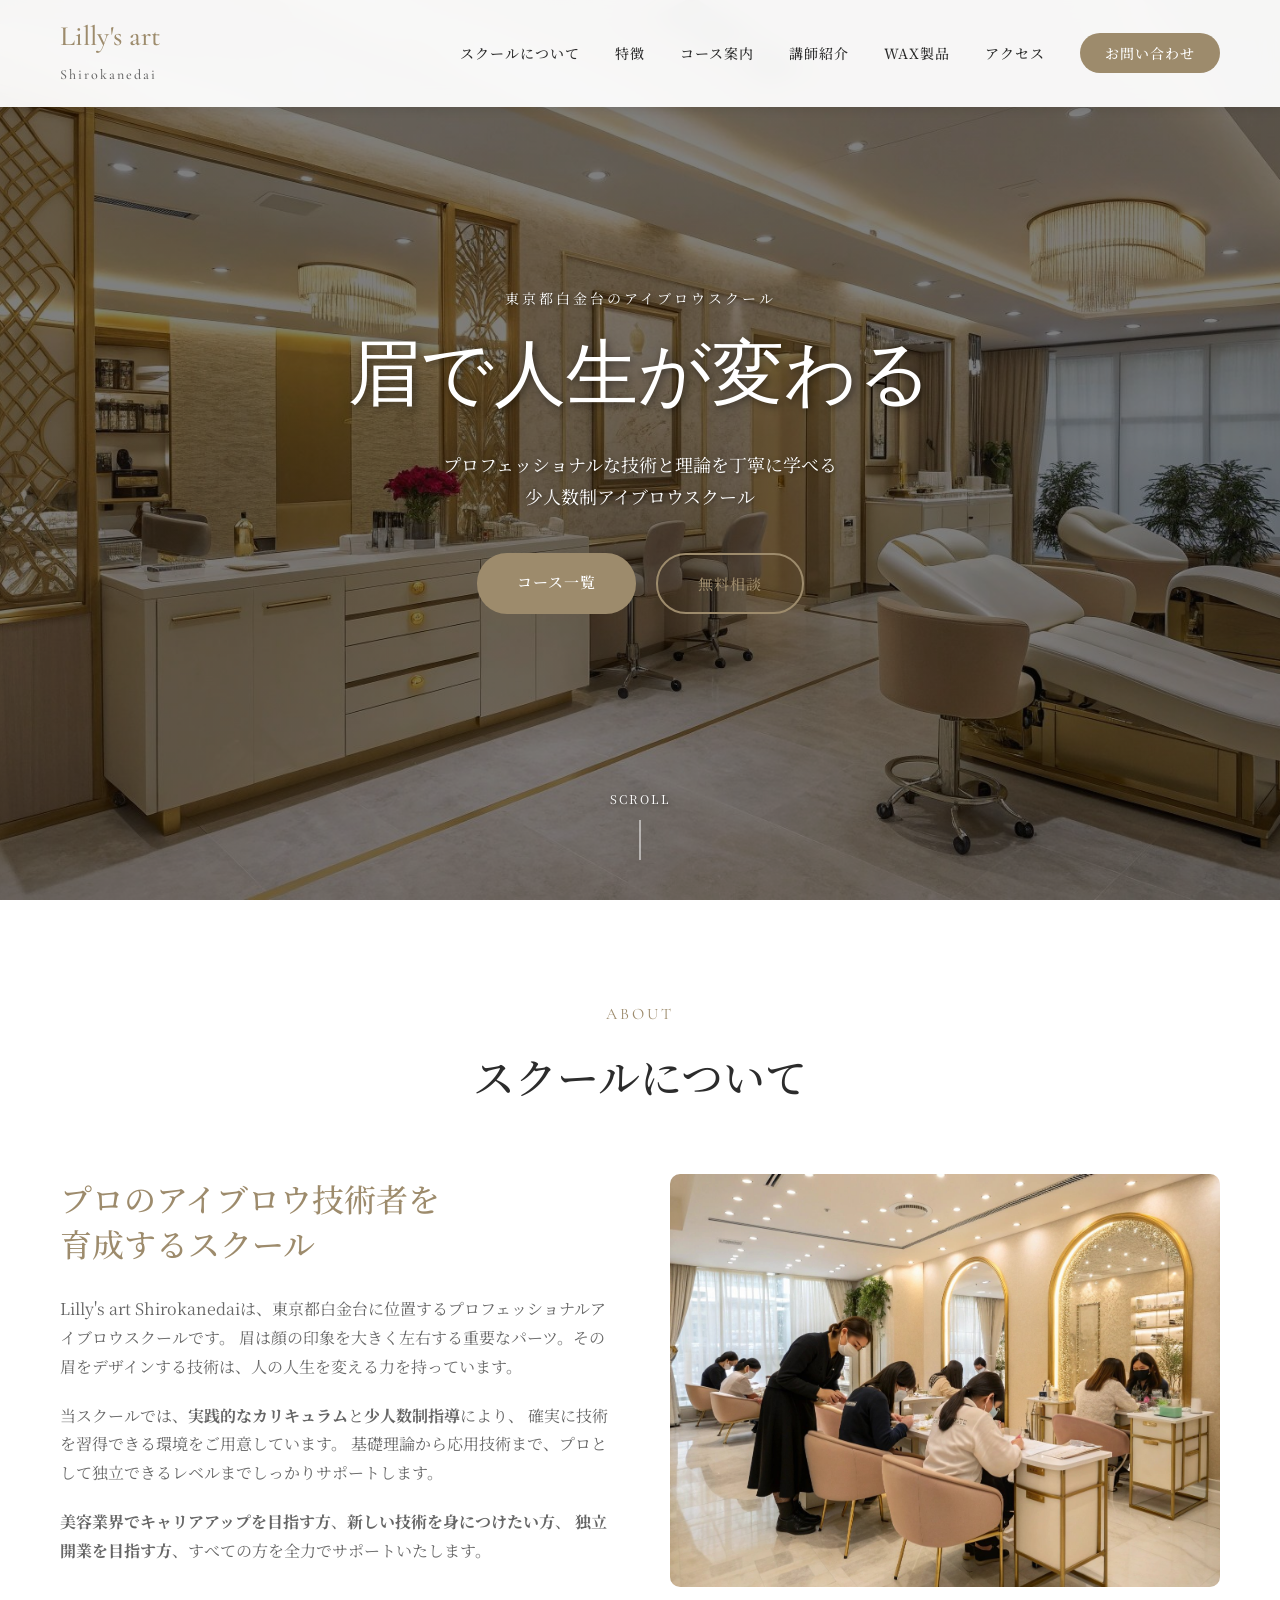
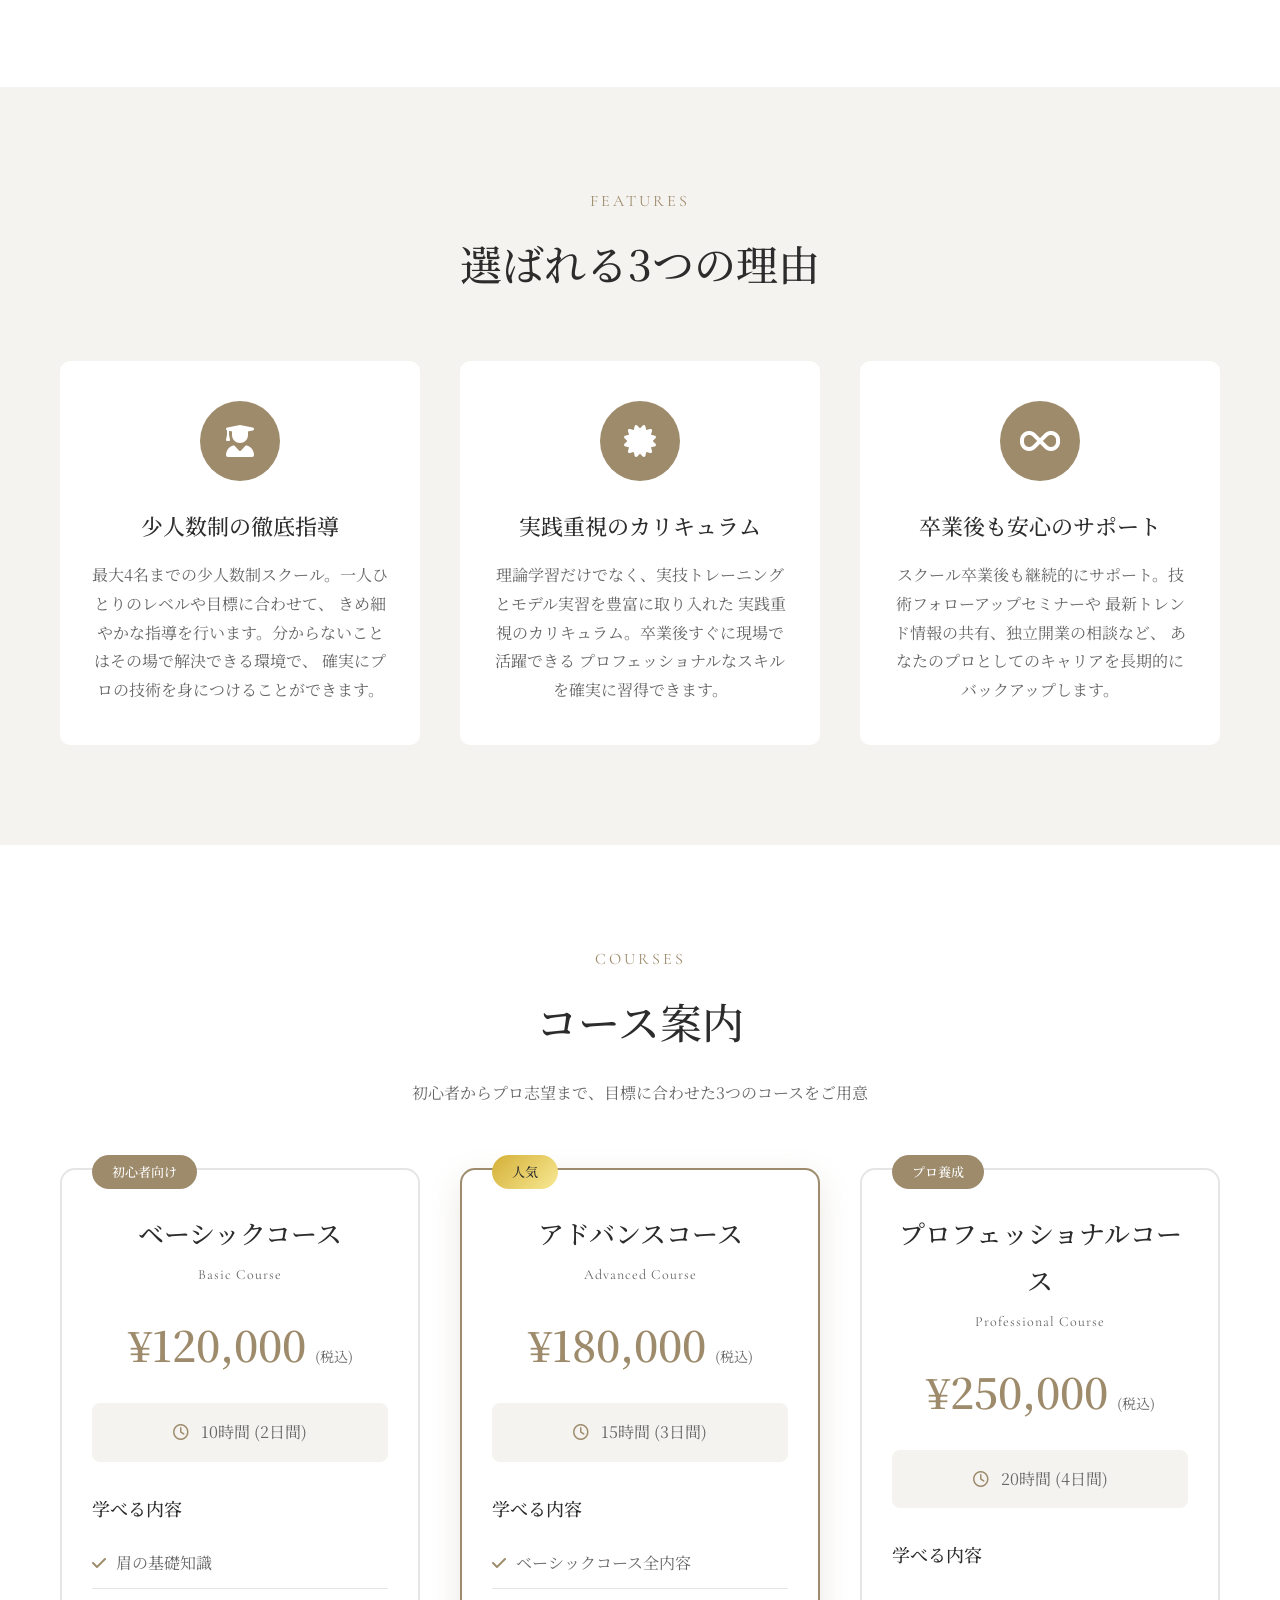
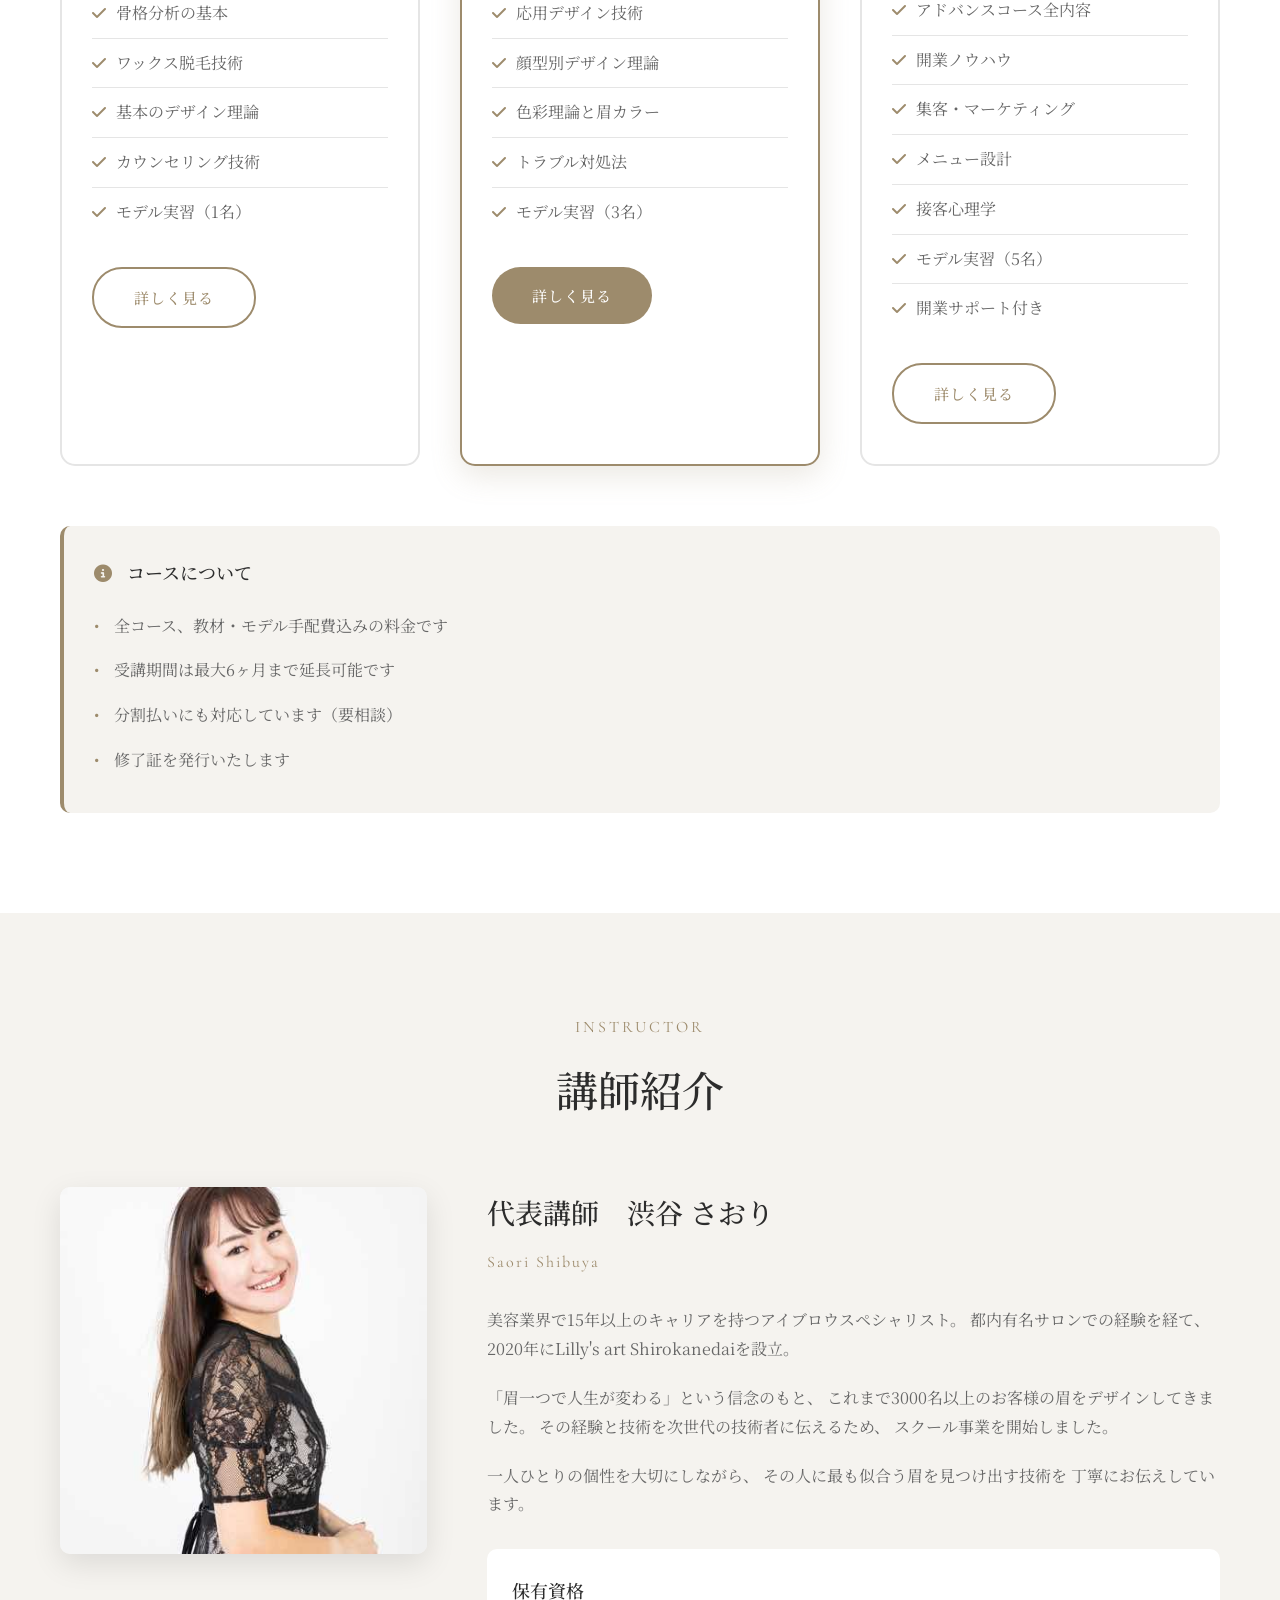
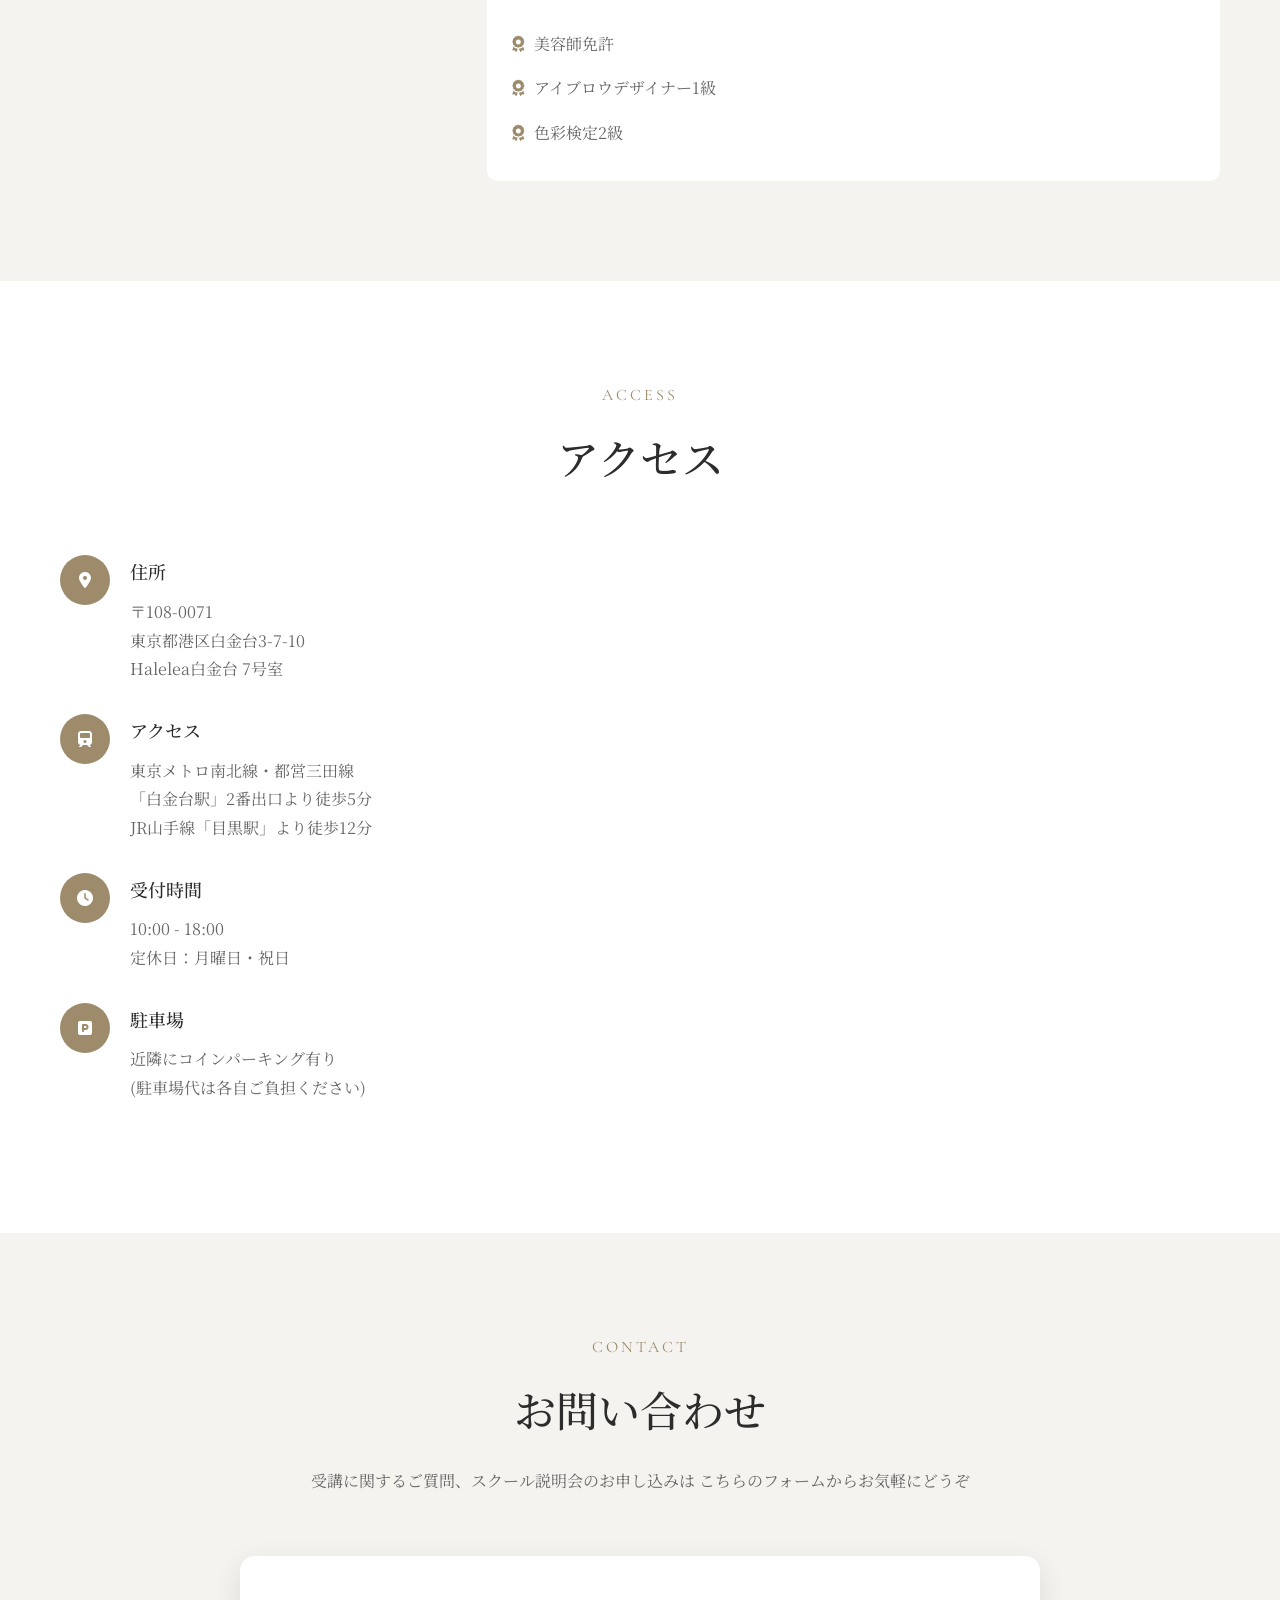
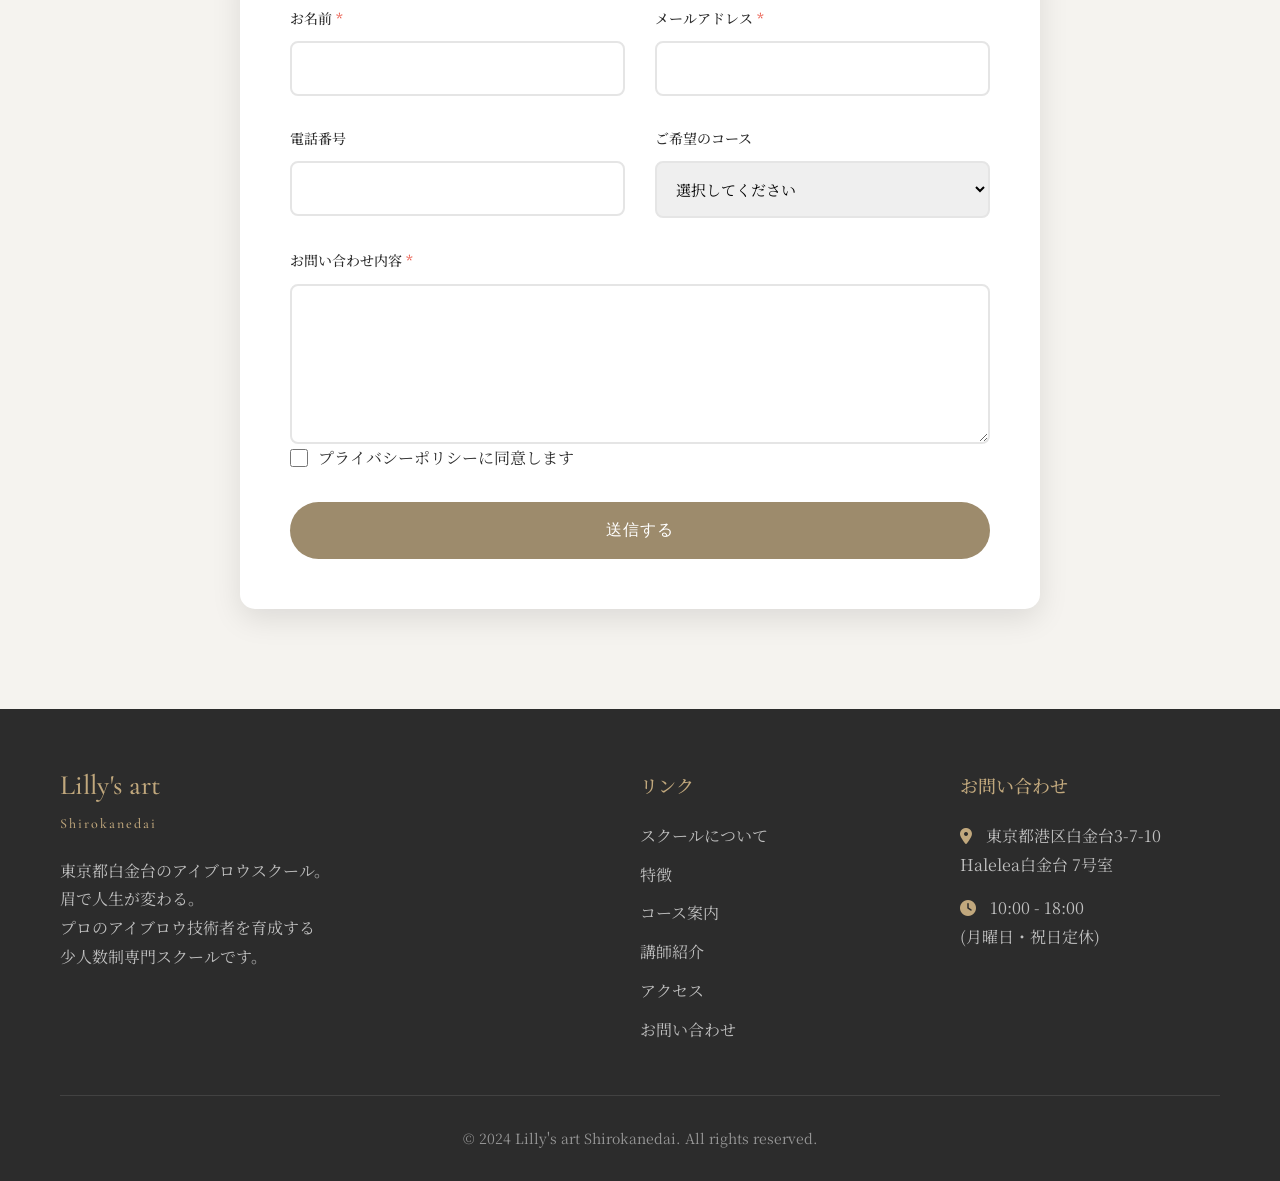
==== index.html @ 142a8230 "Restore proper UTF-8 Japanese text on top page and keep canonical WAX link" ====
<!DOCTYPE html>
<html lang="ja">
<head>
    <meta charset="UTF-8">
    <meta name="viewport" content="width=device-width, initial-scale=1.0">
    <meta name="description" content="東京都白金台のアイブロウスクール Lilly's art Shirokanedai。眉で人生が変わる。プロフェッショナルな技術を学べる少人数制スクールです。">
    <title>Lilly's art Shirokanedai | 東京都白金台のアイブロウスクール</title>
    
    <!-- Favicon -->
    <link rel="icon" type="image/png" sizes="32x32" href="images/favicon.png">
    <link rel="icon" type="image/png" sizes="16x16" href="images/favicon.png">
    <link rel="apple-touch-icon" sizes="180x180" href="images/favicon.png">
    <link rel="shortcut icon" href="images/favicon.png">
    
    <!-- Google Fonts -->
    <link rel="preconnect" href="https://fonts.googleapis.com">
    <link rel="preconnect" href="https://fonts.gstatic.com" crossorigin>
    <link href="https://fonts.googleapis.com/css2?family=Noto+Serif+JP:wght@300;400;500;600;700&family=Cormorant+Garamond:wght@300;400;500;600&display=swap" rel="stylesheet">
    
    <!-- Font Awesome -->
    <link rel="stylesheet" href="https://cdnjs.cloudflare.com/ajax/libs/font-awesome/6.4.0/css/all.min.css">
    
    <!-- AOS Animation Library -->
    <link rel="stylesheet" href="https://unpkg.com/aos@next/dist/aos.css" />
    
    <!-- Custom CSS -->
    <link rel="stylesheet" href="css/style.css">
</head>
<body>
    <!-- Header -->
    <header class="header" id="header">
        <div class="container">
            <div class="header-content">
                <div class="logo">
                    <h1>Lilly's art<br><span>Shirokanedai</span></h1>
                </div>
                <nav class="nav" id="nav">
                    <ul class="nav-list">
                        <li><a href="#about">スクールについて</a></li>
                        <li><a href="#features">特徴</a></li>
                        <li><a href="#courses">コース案内</a></li>
                        <li><a href="#instructor">講師紹介</a></li>
                        <li><a href="/wax-product">WAX製品</a></li>
                        <li><a href="#access">アクセス</a></li>
                        <li><a href="#contact" class="btn-nav">お問い合わせ</a></li>
                    </ul>
                </nav>
                <button class="hamburger" id="hamburger">
                    <span></span>
                    <span></span>
                    <span></span>
                </button>
            </div>
        </div>
    </header>

    <!-- Hero Section -->
    <section class="hero" style="background-image: linear-gradient(rgba(0,0,0,0.5), rgba(0,0,0,0.5)), url('images/hero-bg.jpg'); background-size: cover; background-position: center;">
        <div class="hero-overlay"></div>
        <div class="hero-content">
            <div class="hero-text" data-aos="fade-up">
                <p class="hero-subtitle">東京都白金台のアイブロウスクール</p>
                <h2 class="hero-title">眉で人生が変わる</h2>
                <p class="hero-description">
                    プロフェッショナルな技術と理論を丁寧に学べる<br>
                    少人数制アイブロウスクール
                </p>
                <div class="hero-buttons">
                    <a href="#courses" class="btn btn-primary">コース一覧</a>
                    <a href="#contact" class="btn btn-secondary">無料相談</a>
                </div>
            </div>
        </div>
        <div class="scroll-indicator">
            <span>SCROLL</span>
            <div class="scroll-line"></div>
        </div>
    </section>

    <!-- About Section -->
    <section class="about" id="about">
        <div class="container">
            <div class="section-header" data-aos="fade-up">
                <p class="section-subtitle">About</p>
                <h2 class="section-title">スクールについて</h2>
            </div>
            <div class="about-content">
                <div class="about-text" data-aos="fade-right">
                    <h3>プロのアイブロウ技術者を<br>育成するスクール</h3>
                    <p>
                        Lilly's art Shirokanedaiは、東京都白金台に位置するプロフェッショナルアイブロウスクールです。
                        眉は顔の印象を大きく左右する重要なパーツ。その眉をデザインする技術は、人の人生を変える力を持っています。
                    </p>
                    <p>
                        当スクールでは、<strong>実践的なカリキュラム</strong>と<strong>少人数制指導</strong>により、
                        確実に技術を習得できる環境をご用意しています。
                        基礎理論から応用技術まで、プロとして独立できるレベルまでしっかりサポートします。
                    </p>
                    <p>
                        <strong>美容業界でキャリアアップを目指す方</strong>、<strong>新しい技術を身につけたい方</strong>、
                        <strong>独立開業を目指す方</strong>、すべての方を全力でサポートいたします。
                    </p>
                </div>
                <div class="about-image" data-aos="fade-left">
                    <img src="images/about.jpg" alt="スクールの様子" style="border-radius: 10px; width: 100%;">
                </div>
            </div>
        </div>
    </section>

    <!-- Features Section -->
    <section class="features" id="features">
        <div class="container">
            <div class="section-header" data-aos="fade-up">
                <p class="section-subtitle">Features</p>
                <h2 class="section-title">選ばれる3つの理由</h2>
            </div>
            <div class="features-grid">
                <div class="feature-card" data-aos="fade-up" data-aos-delay="100">
                    <div class="feature-icon">
                        <i class="fas fa-user-graduate"></i>
                    </div>
                    <h3>少人数制の徹底指導</h3>
                    <p>
                        最大4名までの少人数制スクール。一人ひとりのレベルや目標に合わせて、
                        きめ細やかな指導を行います。分からないことはその場で解決できる環境で、
                        確実にプロの技術を身につけることができます。
                    </p>
                </div>
                <div class="feature-card" data-aos="fade-up" data-aos-delay="200">
                    <div class="feature-icon">
                        <i class="fas fa-certificate"></i>
                    </div>
                    <h3>実践重視のカリキュラム</h3>
                    <p>
                        理論学習だけでなく、実技トレーニングとモデル実習を豊富に取り入れた
                        実践重視のカリキュラム。卒業後すぐに現場で活躍できる
                        プロフェッショナルなスキルを確実に習得できます。
                    </p>
                </div>
                <div class="feature-card" data-aos="fade-up" data-aos-delay="300">
                    <div class="feature-icon">
                        <i class="fas fa-infinity"></i>
                    </div>
                    <h3>卒業後も安心のサポート</h3>
                    <p>
                        スクール卒業後も継続的にサポート。技術フォローアップセミナーや
                        最新トレンド情報の共有、独立開業の相談など、
                        あなたのプロとしてのキャリアを長期的にバックアップします。
                    </p>
                </div>
            </div>
        </div>
    </section>

    <!-- Courses Section -->
    <section class="courses" id="courses">
        <div class="container">
            <div class="section-header" data-aos="fade-up">
                <p class="section-subtitle">Courses</p>
                <h2 class="section-title">コース案内</h2>
                <p class="section-description">
                    初心者からプロ志望まで、目標に合わせた3つのコースをご用意
                </p>
            </div>
            <div class="courses-grid">
                <!-- Basic Course -->
                <div class="course-card" data-aos="fade-up" data-aos-delay="100">
                    <div class="course-badge">初心者向け</div>
                    <div class="course-header">
                        <h3>ベーシックコース</h3>
                        <p class="course-subtitle">Basic Course</p>
                    </div>
                    <div class="course-price">
                        <span class="price-amount">¥120,000</span>
                        <span class="price-tax">(税込)</span>
                    </div>
                    <div class="course-duration">
                        <i class="far fa-clock"></i>
                        <span>10時間 (2日間)</span>
                    </div>
                    <div class="course-content">
                        <h4>学べる内容</h4>
                        <ul>
                            <li><i class="fas fa-check"></i>眉の基礎知識</li>
                            <li><i class="fas fa-check"></i>骨格分析の基本</li>
                            <li><i class="fas fa-check"></i>ワックス脱毛技術</li>
                            <li><i class="fas fa-check"></i>基本のデザイン理論</li>
                            <li><i class="fas fa-check"></i>カウンセリング技術</li>
                            <li><i class="fas fa-check"></i>モデル実習（1名）</li>
                        </ul>
                    </div>
                    <a href="#contact" class="btn btn-outline">詳しく見る</a>
                </div>

                <!-- Advanced Course -->
                <div class="course-card featured" data-aos="fade-up" data-aos-delay="200">
                    <div class="course-badge popular">人気</div>
                    <div class="course-header">
                        <h3>アドバンスコース</h3>
                        <p class="course-subtitle">Advanced Course</p>
                    </div>
                    <div class="course-price">
                        <span class="price-amount">¥180,000</span>
                        <span class="price-tax">(税込)</span>
                    </div>
                    <div class="course-duration">
                        <i class="far fa-clock"></i>
                        <span>15時間 (3日間)</span>
                    </div>
                    <div class="course-content">
                        <h4>学べる内容</h4>
                        <ul>
                            <li><i class="fas fa-check"></i>ベーシックコース全内容</li>
                            <li><i class="fas fa-check"></i>応用デザイン技術</li>
                            <li><i class="fas fa-check"></i>顔型別デザイン理論</li>
                            <li><i class="fas fa-check"></i>色彩理論と眉カラー</li>
                            <li><i class="fas fa-check"></i>トラブル対処法</li>
                            <li><i class="fas fa-check"></i>モデル実習（3名）</li>
                        </ul>
                    </div>
                    <a href="#contact" class="btn btn-primary">詳しく見る</a>
                </div>

                <!-- Professional Course -->
                <div class="course-card" data-aos="fade-up" data-aos-delay="300">
                    <div class="course-badge">プロ養成</div>
                    <div class="course-header">
                        <h3>プロフェッショナルコース</h3>
                        <p class="course-subtitle">Professional Course</p>
                    </div>
                    <div class="course-price">
                        <span class="price-amount">¥250,000</span>
                        <span class="price-tax">(税込)</span>
                    </div>
                    <div class="course-duration">
                        <i class="far fa-clock"></i>
                        <span>20時間 (4日間)</span>
                    </div>
                    <div class="course-content">
                        <h4>学べる内容</h4>
                        <ul>
                            <li><i class="fas fa-check"></i>アドバンスコース全内容</li>
                            <li><i class="fas fa-check"></i>開業ノウハウ</li>
                            <li><i class="fas fa-check"></i>集客・マーケティング</li>
                            <li><i class="fas fa-check"></i>メニュー設計</li>
                            <li><i class="fas fa-check"></i>接客心理学</li>
                            <li><i class="fas fa-check"></i>モデル実習（5名）</li>
                            <li><i class="fas fa-check"></i>開業サポート付き</li>
                        </ul>
                    </div>
                    <a href="#contact" class="btn btn-outline">詳しく見る</a>
                </div>
            </div>

            <!-- Course Notes -->
            <div class="course-notes" data-aos="fade-up">
                <h4><i class="fas fa-info-circle"></i> コースについて</h4>
                <ul>
                    <li>全コース、教材・モデル手配費込みの料金です</li>
                    <li>受講期間は最大6ヶ月まで延長可能です</li>
                    <li>分割払いにも対応しています（要相談）</li>
                    <li>修了証を発行いたします</li>
                </ul>
            </div>
        </div>
    </section>

    <!-- Instructor Section -->
    <section class="instructor" id="instructor">
        <div class="container">
            <div class="section-header" data-aos="fade-up">
                <p class="section-subtitle">Instructor</p>
                <h2 class="section-title">講師紹介</h2>
            </div>
            <div class="instructor-content">
                <div class="instructor-image" data-aos="fade-right">
                    <img src="images/instructor.jpg" alt="代表講師 渋谷さおり" style="border-radius: 10px; width: 100%; box-shadow: 0 10px 30px rgba(0,0,0,0.1);">
                </div>
                <div class="instructor-text" data-aos="fade-left">
                    <h3>代表講師　渋谷 さおり</h3>
                    <p class="instructor-title">Saori Shibuya</p>
                    <div class="instructor-bio">
                        <p>
                            美容業界で15年以上のキャリアを持つアイブロウスペシャリスト。
                            都内有名サロンでの経験を経て、2020年にLilly's art Shirokanedaiを設立。
                        </p>
                        <p>
                            「眉一つで人生が変わる」という信念のもと、
                            これまで3000名以上のお客様の眉をデザインしてきました。
                            その経験と技術を次世代の技術者に伝えるため、
                            スクール事業を開始しました。
                        </p>
                        <p>
                            一人ひとりの個性を大切にしながら、
                            その人に最も似合う眉を見つけ出す技術を
                            丁寧にお伝えしています。
                        </p>
                    </div>
                    <div class="instructor-credentials">
                        <h4>保有資格</h4>
                        <ul>
                            <li><i class="fas fa-award"></i>美容師免許</li>
                            <li><i class="fas fa-award"></i>アイブロウデザイナー1級</li>
                            <li><i class="fas fa-award"></i>色彩検定2級</li>
                        </ul>
                    </div>
                </div>
            </div>
        </div>
    </section>

    <!-- Access Section -->
    <section class="access" id="access">
        <div class="container">
            <div class="section-header" data-aos="fade-up">
                <p class="section-subtitle">Access</p>
                <h2 class="section-title">アクセス</h2>
            </div>
            <div class="access-content">
                <div class="access-info" data-aos="fade-right">
                    <div class="info-item">
                        <div class="info-icon">
                            <i class="fas fa-map-marker-alt"></i>
                        </div>
                        <div class="info-text">
                            <h4>住所</h4>
                            <p>
                                〒108-0071<br>
                                東京都港区白金台3-7-10<br>
                                Halelea白金台 7号室
                            </p>
                        </div>
                    </div>
                    <div class="info-item">
                        <div class="info-icon">
                            <i class="fas fa-train"></i>
                        </div>
                        <div class="info-text">
                            <h4>アクセス</h4>
                            <p>
                                東京メトロ南北線・都営三田線<br>
                                「白金台駅」2番出口より徒歩5分<br>
                                JR山手線「目黒駅」より徒歩12分
                            </p>
                        </div>
                    </div>
                    <div class="info-item">
                        <div class="info-icon">
                            <i class="fas fa-clock"></i>
                        </div>
                        <div class="info-text">
                            <h4>受付時間</h4>
                            <p>
                                10:00 - 18:00<br>
                                定休日：月曜日・祝日
                            </p>
                        </div>
                    </div>
                    <div class="info-item">
                        <div class="info-icon">
                            <i class="fas fa-parking"></i>
                        </div>
                        <div class="info-text">
                            <h4>駐車場</h4>
                            <p>
                                近隣にコインパーキング有り<br>
                                (駐車場代は各自ご負担ください)
                            </p>
                        </div>
                    </div>
                </div>
                <div class="access-map" data-aos="fade-left">
                    <iframe 
                        src="https://www.google.com/maps/embed?pb=!1m18!1m12!1m3!1d3243.8326891088877!2d139.71970831525897!3d35.64163638020219!2m3!1f0!2f0!3f0!3m2!1i1024!2i768!4f13.1!3m3!1m2!1s0x60188b0c0c0c0c0d%3A0x0!2z5p2x5Lqs6YO95riv5Yy655m96YeR5Y-w77yT5LiB55uu77yX4oiS77yR77yQ!5e0!3m2!1sja!2sjp!4v1234567890123!5m2!1sja!2sjp" 
                        width="100%" 
                        height="100%" 
                        style="border:0; border-radius: 10px;" 
                        allowfullscreen="" 
                        loading="lazy" 
                        referrerpolicy="no-referrer-when-downgrade">
                    </iframe>
                </div>
            </div>
        </div>
    </section>

    <!-- Contact Section -->
    <section class="contact" id="contact">
        <div class="container">
            <div class="section-header" data-aos="fade-up">
                <p class="section-subtitle">Contact</p>
                <h2 class="section-title">お問い合わせ</h2>
                <p class="section-description">
                    受講に関するご質問、スクール説明会のお申し込みは<br class="sp-only">
                    こちらのフォームからお気軽にどうぞ
                </p>
            </div>
            <div class="contact-content">
                <form class="contact-form" data-aos="fade-up" id="contactForm">
                    <div class="form-row">
                        <div class="form-group">
                            <label for="name">お名前 <span class="required">*</span></label>
                            <input type="text" id="name" name="name" required>
                        </div>
                        <div class="form-group">
                            <label for="email">メールアドレス <span class="required">*</span></label>
                            <input type="email" id="email" name="email" required>
                        </div>
                    </div>
                    <div class="form-row">
                        <div class="form-group">
                            <label for="phone">電話番号</label>
                            <input type="tel" id="phone" name="phone">
                        </div>
                        <div class="form-group">
                            <label for="course">ご希望のコース</label>
                            <select id="course" name="course">
                                <option value="">選択してください</option>
                                <option value="basic">ベーシックコース</option>
                                <option value="advanced">アドバンスコース</option>
                                <option value="professional">プロフェッショナルコース</option>
                                <option value="other">その他・相談</option>
                            </select>
                        </div>
                    </div>
                    <div class="form-group">
                        <label for="message">お問い合わせ内容 <span class="required">*</span></label>
                        <textarea id="message" name="message" rows="6" required></textarea>
                    </div>
                    <div class="form-privacy">
                        <label class="checkbox-label">
                            <input type="checkbox" name="privacy" required>
                            <span>プライバシーポリシーに同意します</span>
                        </label>
                    </div>
                    <button type="submit" class="btn btn-primary btn-submit">
                        送信する
                    </button>
                </form>
            </div>
        </div>
    </section>

    <!-- Footer -->
    <footer class="footer">
        <div class="container">
            <div class="footer-content">
                <div class="footer-about">
                    <h3 class="footer-logo">Lilly's art<br><span>Shirokanedai</span></h3>
                    <p>
                        東京都白金台のアイブロウスクール。<br>
                        眉で人生が変わる。<br>
                        プロのアイブロウ技術者を育成する<br>
                        少人数制専門スクールです。
                    </p>
                </div>
                <div class="footer-links">
                    <h4>リンク</h4>
                    <ul>
                        <li><a href="#about">スクールについて</a></li>
                        <li><a href="#features">特徴</a></li>
                        <li><a href="#courses">コース案内</a></li>
                        <li><a href="#instructor">講師紹介</a></li>
                        <li><a href="#access">アクセス</a></li>
                        <li><a href="#contact">お問い合わせ</a></li>
                    </ul>
                </div>
                <div class="footer-contact">
                    <h4>お問い合わせ</h4>
                    <p>
                        <i class="fas fa-map-marker-alt"></i>
                        東京都港区白金台3-7-10<br>
                        Halelea白金台 7号室
                    </p>
                    <p>
                        <i class="fas fa-clock"></i>
                        10:00 - 18:00<br>
                        (月曜日・祝日定休)
                    </p>
                </div>
            </div>
            <div class="footer-bottom">
                <p>&copy; 2024 Lilly's art Shirokanedai. All rights reserved.</p>
            </div>
        </div>
    </footer>

    <!-- Back to Top Button -->
    <button class="back-to-top" id="backToTop">
        <i class="fas fa-arrow-up"></i>
    </button>

    <!-- AOS Animation Library -->
    <script src="https://unpkg.com/aos@next/dist/aos.js"></script>
    
    <!-- Custom JavaScript -->
    <script src="js/script.js"></script>
</body>
</html>
---- css/style.css ----
/* ==========================================
   CSS Variables
========================================== */
:root {
    /* Colors */
    --primary-color: #9d8b6c;
    --primary-dark: #7d6b4c;
    --primary-light: #c1a87d;
    --secondary-color: #f5f3ef;
    --text-dark: #2c2c2c;
    --text-gray: #666666;
    --text-light: #999999;
    --white: #ffffff;
    --border-color: #e5e5e5;
    --shadow: rgba(0, 0, 0, 0.1);
    
    /* Fonts */
    --font-primary: 'Noto Serif JP', serif;
    --font-secondary: 'Cormorant Garamond', serif;
    
    /* Spacing */
    --section-padding: 100px;
    --container-width: 1200px;
    
    /* Transitions */
    --transition: all 0.3s ease;
}

/* ==========================================
   Reset & Base Styles
========================================== */
* {
    margin: 0;
    padding: 0;
    box-sizing: border-box;
}

html {
    scroll-behavior: smooth;
}

body {
    font-family: var(--font-primary);
    color: var(--text-dark);
    line-height: 1.8;
    font-size: 16px;
    overflow-x: hidden;
}

img {
    max-width: 100%;
    height: auto;
    display: block;
}

a {
    text-decoration: none;
    color: inherit;
    transition: var(--transition);
}

ul {
    list-style: none;
}

/* ==========================================
   Utility Classes
========================================== */
.container {
    max-width: var(--container-width);
    margin: 0 auto;
    padding: 0 20px;
}

.sp-only {
    display: none;
}

@media (max-width: 768px) {
    .sp-only {
        display: inline;
    }
    .pc-only {
        display: none;
    }
}

/* ==========================================
   Header
========================================== */
.header {
    position: fixed;
    top: 0;
    left: 0;
    width: 100%;
    background: rgba(255, 255, 255, 0.95);
    backdrop-filter: blur(10px);
    z-index: 1000;
    box-shadow: 0 2px 10px var(--shadow);
    transition: var(--transition);
}

.header-content {
    display: flex;
    justify-content: space-between;
    align-items: center;
    padding: 20px 0;
}

.logo h1 {
    font-family: var(--font-secondary);
    font-size: 28px;
    font-weight: 500;
    color: var(--primary-color);
    line-height: 1.2;
}

.logo h1 span {
    font-size: 14px;
    letter-spacing: 2px;
    color: var(--text-gray);
}

.nav-list {
    display: flex;
    gap: 35px;
    align-items: center;
}

.nav-list li a {
    font-size: 14px;
    font-weight: 500;
    letter-spacing: 1px;
    position: relative;
}

.nav-list li a:hover {
    color: var(--primary-color);
}

.nav-list li a::after {
    content: '';
    position: absolute;
    bottom: -5px;
    left: 0;
    width: 0;
    height: 2px;
    background: var(--primary-color);
    transition: width 0.3s ease;
}

.nav-list li a:hover::after {
    width: 100%;
}

.btn-nav {
    background: var(--primary-color);
    color: var(--white);
    padding: 10px 25px;
    border-radius: 30px;
}

.btn-nav:hover {
    background: var(--primary-dark);
}

.btn-nav::after {
    display: none;
}

.hamburger {
    display: none;
    flex-direction: column;
    background: none;
    border: none;
    cursor: pointer;
    padding: 10px;
}

.hamburger span {
    width: 25px;
    height: 2px;
    background: var(--text-dark);
    margin: 3px 0;
    transition: var(--transition);
}

/* ==========================================
   Hero Section
========================================== */
.hero {
    position: relative;
    height: 100vh;
    min-height: 600px;
    display: flex;
    align-items: center;
    justify-content: center;
    background: linear-gradient(135deg, var(--secondary-color) 0%, var(--primary-light) 100%);
    background-size: cover;
    background-position: center;
    background-attachment: fixed;
    overflow: hidden;
}

.hero-overlay {
    position: absolute;
    top: 0;
    left: 0;
    width: 100%;
    height: 100%;
    background: url('data:image/svg+xml,<svg xmlns="http://www.w3.org/2000/svg" viewBox="0 0 1440 320"><path fill="%239d8b6c" fill-opacity="0.05" d="M0,96L48,112C96,128,192,160,288,160C384,160,480,128,576,122.7C672,117,768,139,864,154.7C960,171,1056,181,1152,170.7C1248,160,1344,128,1392,112L1440,96L1440,320L1392,320C1344,320,1248,320,1152,320C1056,320,960,320,864,320C768,320,672,320,576,320C480,320,384,320,288,320C192,320,96,320,48,320L0,320Z"></path></svg>') no-repeat bottom;
    background-size: cover;
    opacity: 0.3;
}

.hero-content {
    position: relative;
    z-index: 1;
    text-align: center;
    padding: 0 20px;
}

.hero-subtitle {
    font-size: 14px;
    letter-spacing: 3px;
    color: var(--white);
    margin-bottom: 20px;
    text-transform: uppercase;
    text-shadow: 1px 1px 4px rgba(0, 0, 0, 0.5);
}

.hero-title {
    font-family: var(--font-secondary);
    font-size: 72px;
    font-weight: 500;
    color: var(--white);
    margin-bottom: 30px;
    line-height: 1.2;
    text-shadow: 2px 2px 8px rgba(0, 0, 0, 0.5);
}

.hero-description {
    font-size: 18px;
    color: var(--white);
    margin-bottom: 40px;
    line-height: 1.8;
    text-shadow: 1px 1px 4px rgba(0, 0, 0, 0.5);
}

.hero-buttons {
    display: flex;
    gap: 20px;
    justify-content: center;
}

.scroll-indicator {
    position: absolute;
    bottom: 40px;
    left: 50%;
    transform: translateX(-50%);
    text-align: center;
    color: var(--white);
    font-size: 12px;
    letter-spacing: 2px;
    text-shadow: 1px 1px 4px rgba(0, 0, 0, 0.5);
}

.scroll-line {
    width: 1px;
    height: 40px;
    background: var(--white);
    margin: 10px auto 0;
    animation: scroll 2s infinite;
}

@keyframes scroll {
    0%, 100% {
        transform: translateY(0);
        opacity: 1;
    }
    50% {
        transform: translateY(10px);
        opacity: 0.5;
    }
}

/* ==========================================
   Buttons
========================================== */
.btn {
    display: inline-block;
    padding: 15px 40px;
    border-radius: 30px;
    font-size: 15px;
    font-weight: 500;
    letter-spacing: 1px;
    transition: var(--transition);
    cursor: pointer;
    border: none;
}

.btn-primary {
    background: var(--primary-color);
    color: var(--white);
}

.btn-primary:hover {
    background: var(--primary-dark);
    transform: translateY(-2px);
    box-shadow: 0 5px 20px rgba(157, 139, 108, 0.3);
}

.btn-secondary {
    background: transparent;
    color: var(--primary-color);
    border: 2px solid var(--primary-color);
}

.btn-secondary:hover {
    background: var(--primary-color);
    color: var(--white);
}

.btn-outline {
    background: transparent;
    color: var(--primary-color);
    border: 2px solid var(--primary-color);
}

.btn-outline:hover {
    background: var(--primary-color);
    color: var(--white);
}

/* ==========================================
   Section Common Styles
========================================== */
section {
    padding: var(--section-padding) 0;
}

.section-header {
    text-align: center;
    margin-bottom: 60px;
}

.section-subtitle {
    font-family: var(--font-secondary);
    font-size: 16px;
    letter-spacing: 3px;
    color: var(--primary-color);
    margin-bottom: 10px;
    text-transform: uppercase;
}

.section-title {
    font-size: 42px;
    font-weight: 500;
    color: var(--text-dark);
    margin-bottom: 20px;
}

.section-description {
    font-size: 16px;
    color: var(--text-gray);
    max-width: 700px;
    margin: 0 auto;
}

/* ==========================================
   About Section
========================================== */
.about {
    background: var(--white);
}

.about-content {
    display: grid;
    grid-template-columns: 1fr 1fr;
    gap: 60px;
    align-items: center;
}

.about-text h3 {
    font-size: 32px;
    font-weight: 500;
    color: var(--primary-color);
    margin-bottom: 30px;
    line-height: 1.4;
}

.about-text p {
    margin-bottom: 20px;
    color: var(--text-gray);
}

.image-placeholder {
    background: var(--secondary-color);
    aspect-ratio: 4/3;
    border-radius: 10px;
    display: flex;
    flex-direction: column;
    align-items: center;
    justify-content: center;
    color: var(--primary-color);
}

.image-placeholder i {
    font-size: 48px;
    margin-bottom: 10px;
}

/* ==========================================
   Features Section
========================================== */
.features {
    background: var(--secondary-color);
}

.features-grid {
    display: grid;
    grid-template-columns: repeat(3, 1fr);
    gap: 40px;
}

.feature-card {
    background: var(--white);
    padding: 40px 30px;
    border-radius: 10px;
    text-align: center;
    transition: var(--transition);
}

.feature-card:hover {
    transform: translateY(-10px);
    box-shadow: 0 10px 30px var(--shadow);
}

.feature-icon {
    width: 80px;
    height: 80px;
    background: var(--primary-color);
    color: var(--white);
    border-radius: 50%;
    display: flex;
    align-items: center;
    justify-content: center;
    margin: 0 auto 25px;
    font-size: 32px;
}

.feature-card h3 {
    font-size: 22px;
    font-weight: 500;
    margin-bottom: 15px;
    color: var(--text-dark);
}

.feature-card p {
    color: var(--text-gray);
    line-height: 1.8;
}

/* ==========================================
   Courses Section
========================================== */
.courses {
    background: var(--white);
}

.courses-grid {
    display: grid;
    grid-template-columns: repeat(3, 1fr);
    gap: 40px;
    margin-bottom: 60px;
}

.course-card {
    background: var(--white);
    border: 2px solid var(--border-color);
    border-radius: 15px;
    padding: 40px 30px;
    transition: var(--transition);
    position: relative;
}

.course-card:hover {
    transform: translateY(-10px);
    box-shadow: 0 15px 40px var(--shadow);
    border-color: var(--primary-color);
}

.course-card.featured {
    border-color: var(--primary-color);
    box-shadow: 0 10px 30px rgba(157, 139, 108, 0.2);
}

.course-badge {
    position: absolute;
    top: -15px;
    left: 30px;
    background: var(--primary-color);
    color: var(--white);
    padding: 5px 20px;
    border-radius: 20px;
    font-size: 13px;
    font-weight: 500;
}

.course-badge.popular {
    background: linear-gradient(135deg, #d4af37 0%, #f8e994 100%);
    color: var(--text-dark);
}

.course-header {
    text-align: center;
    margin-bottom: 20px;
}

.course-header h3 {
    font-size: 26px;
    font-weight: 500;
    color: var(--text-dark);
    margin-bottom: 5px;
}

.course-subtitle {
    font-family: var(--font-secondary);
    font-size: 14px;
    color: var(--text-gray);
    letter-spacing: 1px;
}

.course-price {
    text-align: center;
    margin-bottom: 20px;
}

.price-amount {
    font-size: 42px;
    font-weight: 600;
    color: var(--primary-color);
}

.price-tax {
    font-size: 14px;
    color: var(--text-gray);
    margin-left: 5px;
}

.course-duration {
    text-align: center;
    padding: 15px;
    background: var(--secondary-color);
    border-radius: 8px;
    margin-bottom: 30px;
    color: var(--text-gray);
}

.course-duration i {
    margin-right: 8px;
    color: var(--primary-color);
}

.course-content h4 {
    font-size: 18px;
    font-weight: 500;
    margin-bottom: 15px;
    color: var(--text-dark);
}

.course-content ul {
    margin-bottom: 30px;
}

.course-content ul li {
    padding: 10px 0;
    border-bottom: 1px solid var(--border-color);
    color: var(--text-gray);
}

.course-content ul li:last-child {
    border-bottom: none;
}

.course-content ul li i {
    color: var(--primary-color);
    margin-right: 10px;
}

.course-notes {
    background: var(--secondary-color);
    padding: 30px;
    border-radius: 10px;
    border-left: 4px solid var(--primary-color);
}

.course-notes h4 {
    font-size: 18px;
    font-weight: 500;
    margin-bottom: 15px;
    color: var(--text-dark);
}

.course-notes h4 i {
    color: var(--primary-color);
    margin-right: 10px;
}

.course-notes ul li {
    padding: 8px 0;
    color: var(--text-gray);
    padding-left: 20px;
    position: relative;
}

.course-notes ul li::before {
    content: '•';
    position: absolute;
    left: 0;
    color: var(--primary-color);
}

/* ==========================================
   Instructor Section
========================================== */
.instructor {
    background: var(--secondary-color);
}

.instructor-content {
    display: grid;
    grid-template-columns: 1fr 2fr;
    gap: 60px;
    align-items: start;
}

.instructor-text h3 {
    font-size: 28px;
    font-weight: 500;
    color: var(--text-dark);
    margin-bottom: 10px;
}

.instructor-title {
    font-family: var(--font-secondary);
    font-size: 16px;
    color: var(--primary-color);
    letter-spacing: 2px;
    margin-bottom: 30px;
}

.instructor-bio p {
    margin-bottom: 20px;
    color: var(--text-gray);
}

.instructor-credentials {
    margin-top: 30px;
    padding: 25px;
    background: var(--white);
    border-radius: 10px;
}

.instructor-credentials h4 {
    font-size: 18px;
    font-weight: 500;
    margin-bottom: 15px;
    color: var(--text-dark);
}

.instructor-credentials ul li {
    padding: 8px 0;
    color: var(--text-gray);
}

.instructor-credentials ul li i {
    color: var(--primary-color);
    margin-right: 10px;
}

/* ==========================================
   Access Section
========================================== */
.access {
    background: var(--white);
}

.access-content {
    display: grid;
    grid-template-columns: 1fr 1fr;
    gap: 60px;
}

.info-item {
    display: flex;
    gap: 20px;
    margin-bottom: 30px;
}

.info-icon {
    width: 50px;
    height: 50px;
    background: var(--primary-color);
    color: var(--white);
    border-radius: 50%;
    display: flex;
    align-items: center;
    justify-content: center;
    flex-shrink: 0;
}

.info-text h4 {
    font-size: 18px;
    font-weight: 500;
    margin-bottom: 10px;
    color: var(--text-dark);
}

.info-text p {
    color: var(--text-gray);
    line-height: 1.8;
}

.access-map {
    height: 100%;
    min-height: 400px;
}

.access-map iframe {
    width: 100%;
    height: 100%;
    min-height: 400px;
}

.map-placeholder {
    background: var(--secondary-color);
    aspect-ratio: 4/3;
    border-radius: 10px;
    display: flex;
    flex-direction: column;
    align-items: center;
    justify-content: center;
    color: var(--primary-color);
}

.map-placeholder i {
    font-size: 48px;
    margin-bottom: 10px;
}

.map-placeholder small {
    font-size: 12px;
    color: var(--text-gray);
    margin-top: 5px;
}

/* ==========================================
   Contact Section
========================================== */
.contact {
    background: var(--secondary-color);
}

.contact-form {
    max-width: 800px;
    margin: 0 auto;
    background: var(--white);
    padding: 50px;
    border-radius: 15px;
    box-shadow: 0 10px 30px var(--shadow);
}

.form-row {
    display: grid;
    grid-template-columns: 1fr 1fr;
    gap: 30px;
    margin-bottom: 30px;
}

.form-group {
    display: flex;
    flex-direction: column;
}

.form-group label {
    font-size: 14px;
    font-weight: 500;
    margin-bottom: 10px;
    color: var(--text-dark);
}

.required {
    color: #e74c3c;
}

.form-group input,
.form-group select,
.form-group textarea {
    padding: 15px;
    border: 2px solid var(--border-color);
    border-radius: 8px;
    font-size: 15px;
    font-family: var(--font-primary);
    transition: var(--transition);
}

.form-group input:focus,
.form-group select:focus,
.form-group textarea:focus {
    outline: none;
    border-color: var(--primary-color);
}

.form-group textarea {
    resize: vertical;
}

.form-privacy {
    margin-bottom: 30px;
}

.checkbox-label {
    display: flex;
    align-items: center;
    gap: 10px;
    cursor: pointer;
}

.checkbox-label input[type="checkbox"] {
    width: 18px;
    height: 18px;
    cursor: pointer;
}

.btn-submit {
    width: 100%;
    padding: 18px;
    font-size: 16px;
}

/* ==========================================
   Footer
========================================== */
.footer {
    background: var(--text-dark);
    color: var(--white);
    padding: 60px 0 30px;
}

.footer-content {
    display: grid;
    grid-template-columns: 2fr 1fr 1fr;
    gap: 60px;
    margin-bottom: 40px;
}

.footer-logo {
    font-family: var(--font-secondary);
    font-size: 28px;
    font-weight: 500;
    color: var(--primary-light);
    line-height: 1.2;
    margin-bottom: 20px;
}

.footer-logo span {
    font-size: 14px;
    letter-spacing: 2px;
}

.footer-about p {
    color: rgba(255, 255, 255, 0.7);
    line-height: 1.8;
}

.footer-links h4,
.footer-contact h4 {
    font-size: 18px;
    font-weight: 500;
    margin-bottom: 20px;
    color: var(--primary-light);
}

.footer-links ul li {
    margin-bottom: 10px;
}

.footer-links ul li a {
    color: rgba(255, 255, 255, 0.7);
}

.footer-links ul li a:hover {
    color: var(--primary-light);
}

.footer-contact p {
    color: rgba(255, 255, 255, 0.7);
    line-height: 1.8;
    margin-bottom: 15px;
}

.footer-contact i {
    color: var(--primary-light);
    margin-right: 10px;
}

.footer-bottom {
    text-align: center;
    padding-top: 30px;
    border-top: 1px solid rgba(255, 255, 255, 0.1);
}

.footer-bottom p {
    color: rgba(255, 255, 255, 0.5);
    font-size: 14px;
}

/* ==========================================
   Back to Top Button
========================================== */
.back-to-top {
    position: fixed;
    bottom: 30px;
    right: 30px;
    width: 50px;
    height: 50px;
    background: var(--primary-color);
    color: var(--white);
    border: none;
    border-radius: 50%;
    font-size: 20px;
    cursor: pointer;
    opacity: 0;
    visibility: hidden;
    transition: var(--transition);
    z-index: 999;
}

.back-to-top.show {
    opacity: 1;
    visibility: visible;
}

.back-to-top:hover {
    background: var(--primary-dark);
    transform: translateY(-5px);
}

/* ==========================================
   Responsive Design
========================================== */
@media (max-width: 1024px) {
    :root {
        --section-padding: 80px;
    }
    
    .hero-title {
        font-size: 56px;
    }
    
    .courses-grid {
        grid-template-columns: 1fr;
        gap: 30px;
    }
}

@media (max-width: 768px) {
    :root {
        --section-padding: 60px;
    }
    
    .hamburger {
        display: flex;
    }
    
    .nav {
        position: fixed;
        top: 0;
        right: -100%;
        width: 300px;
        height: 100vh;
        background: var(--white);
        padding: 80px 30px 30px;
        box-shadow: -5px 0 20px var(--shadow);
        transition: right 0.3s ease;
        z-index: 999;
    }
    
    .nav.active {
        right: 0;
    }
    
    .nav-list {
        flex-direction: column;
        gap: 20px;
        align-items: flex-start;
    }
    
    .hero {
        min-height: 500px;
    }
    
    .hero-title {
        font-size: 42px;
    }
    
    .hero-buttons {
        flex-direction: column;
        width: 100%;
    }
    
    .hero-buttons .btn {
        width: 100%;
    }
    
    .section-title {
        font-size: 32px;
    }
    
    .about-content,
    .instructor-content,
    .access-content {
        grid-template-columns: 1fr;
        gap: 40px;
    }
    
    .features-grid {
        grid-template-columns: 1fr;
    }
    
    .form-row {
        grid-template-columns: 1fr;
    }
    
    .contact-form {
        padding: 30px 20px;
    }
    
    .footer-content {
        grid-template-columns: 1fr;
        gap: 40px;
    }
}
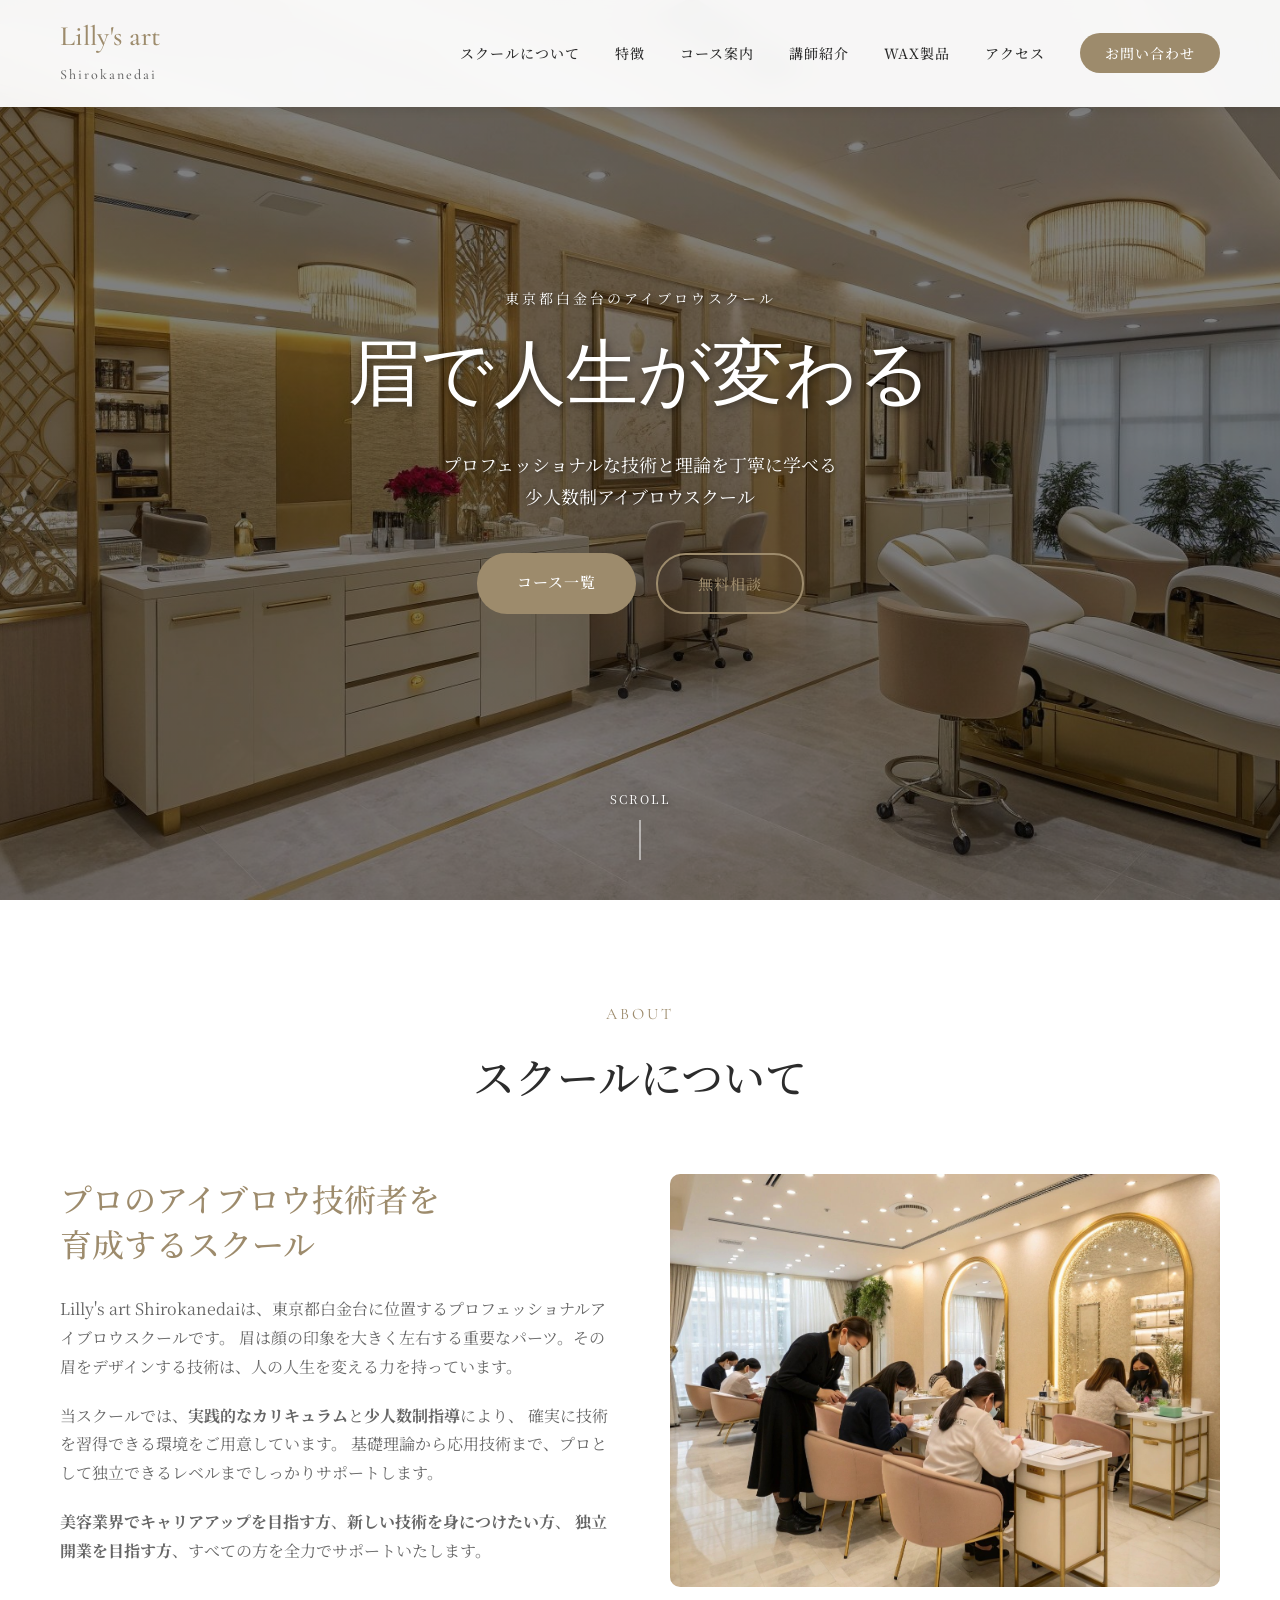
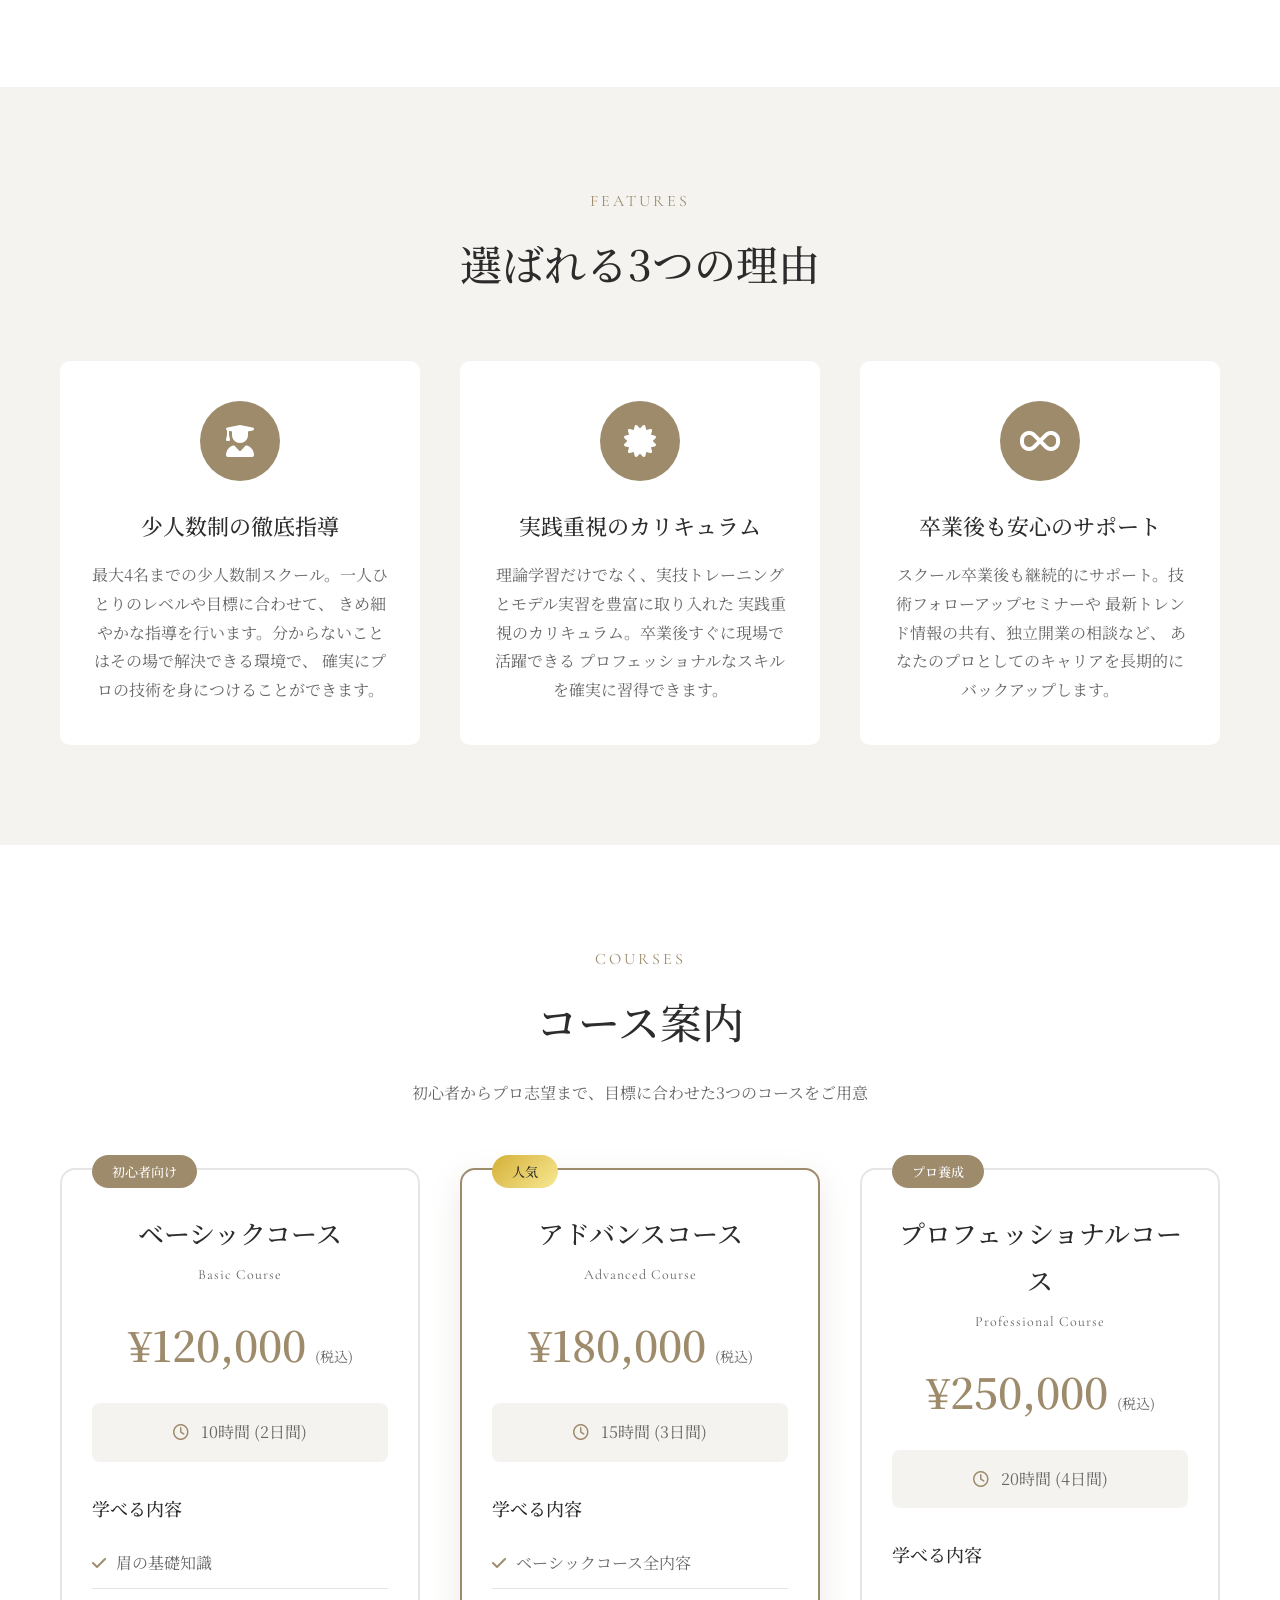
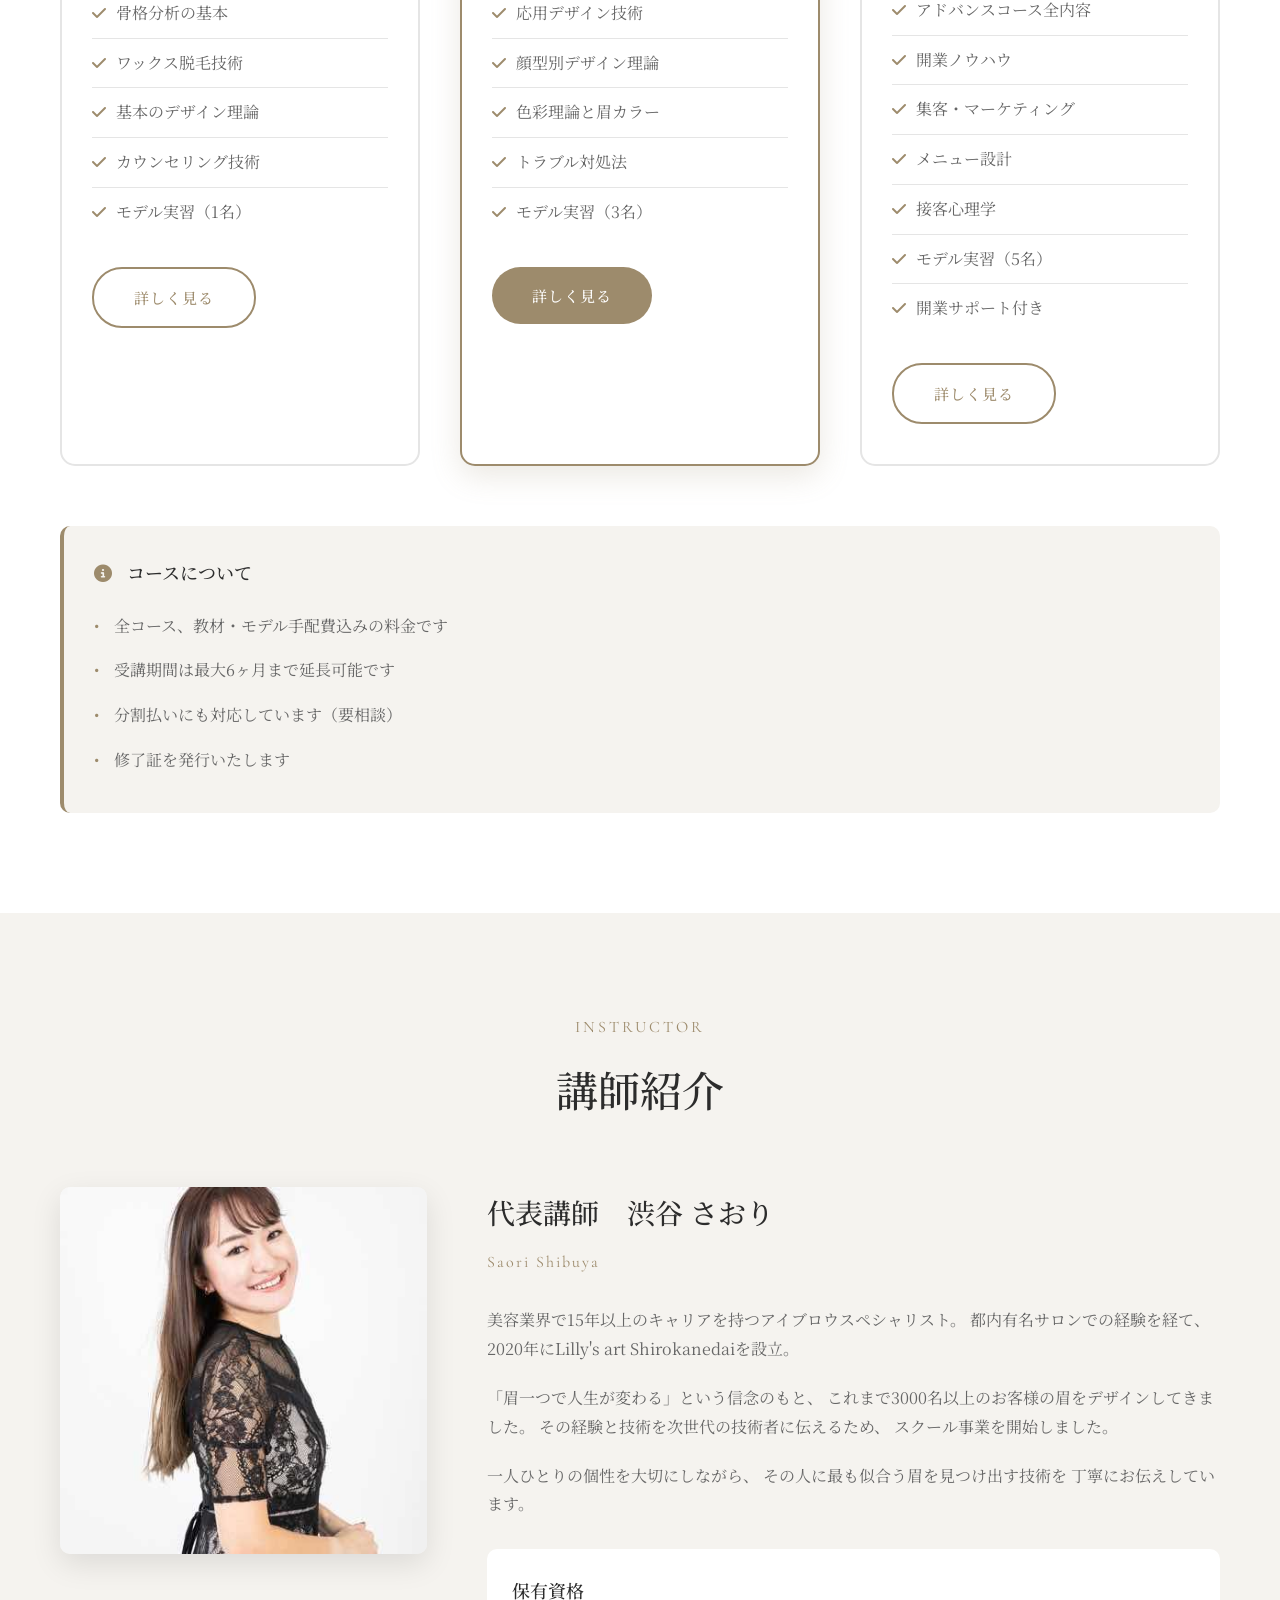
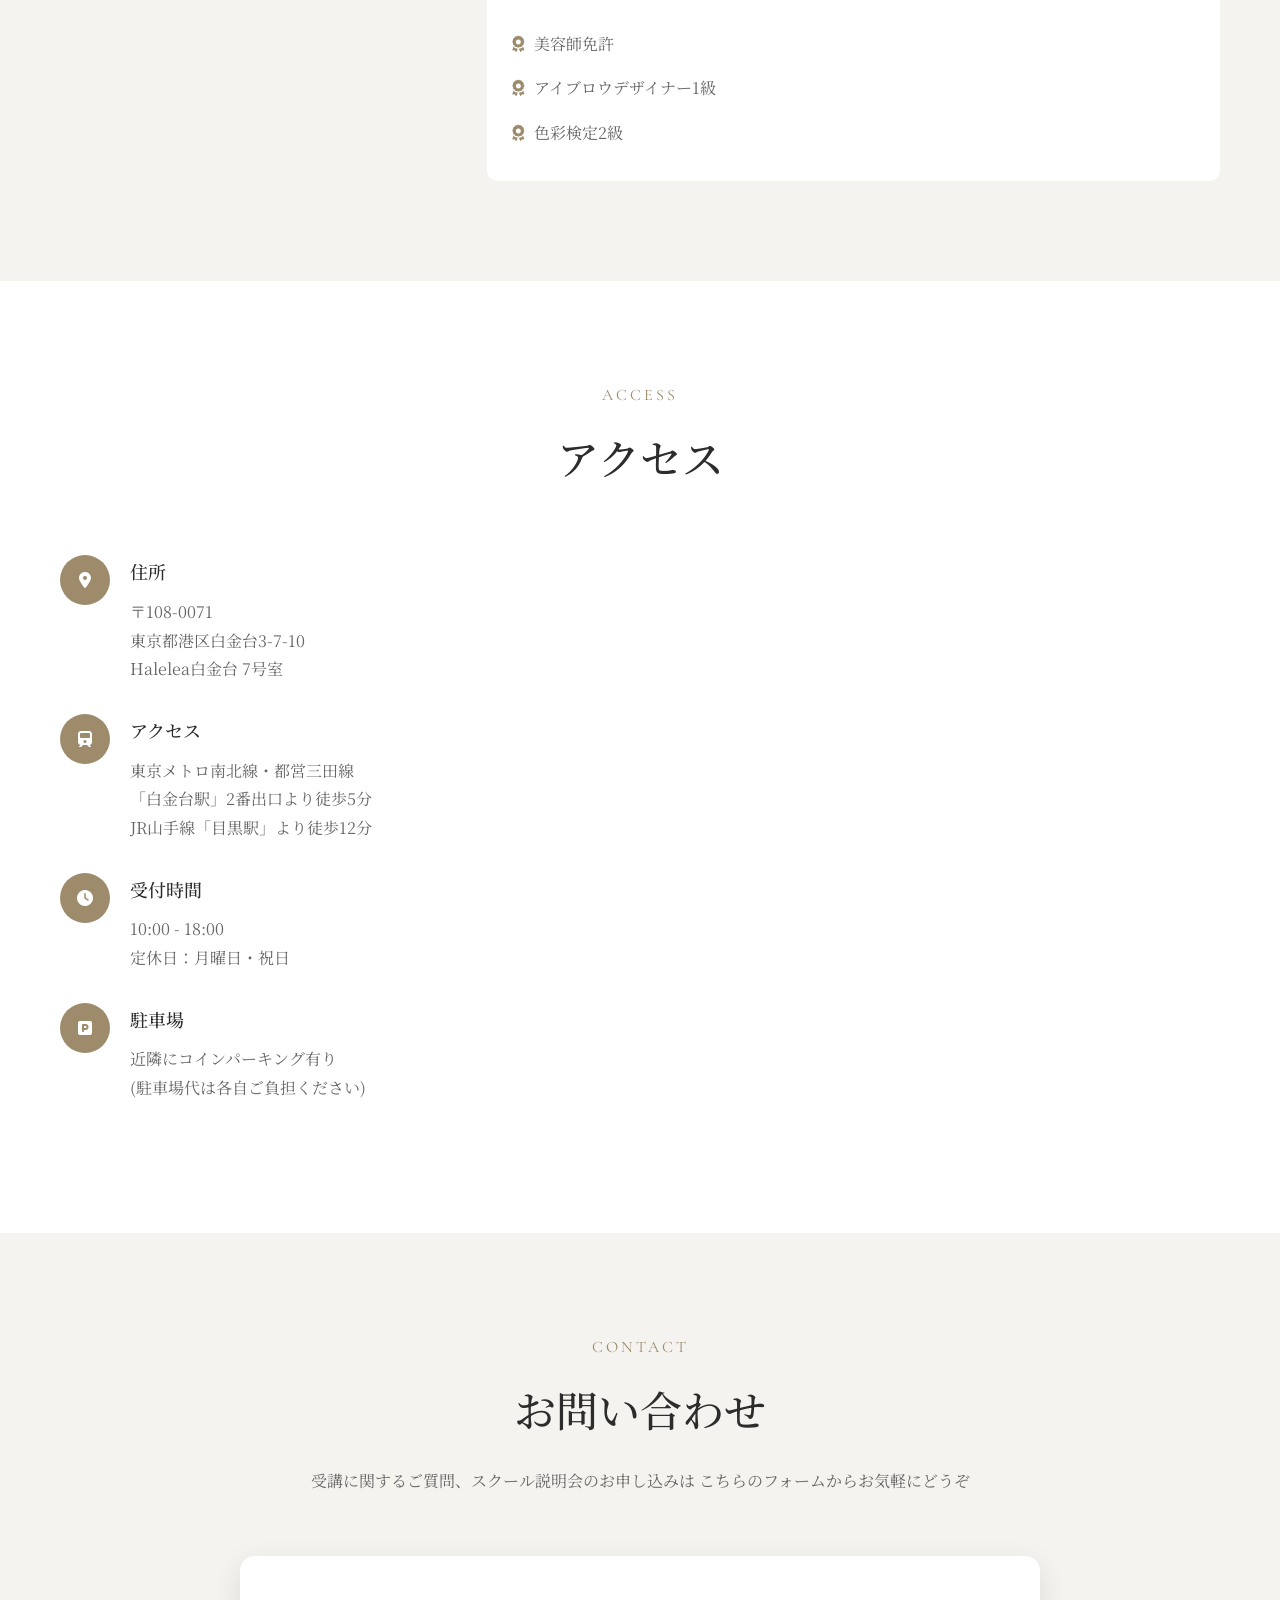
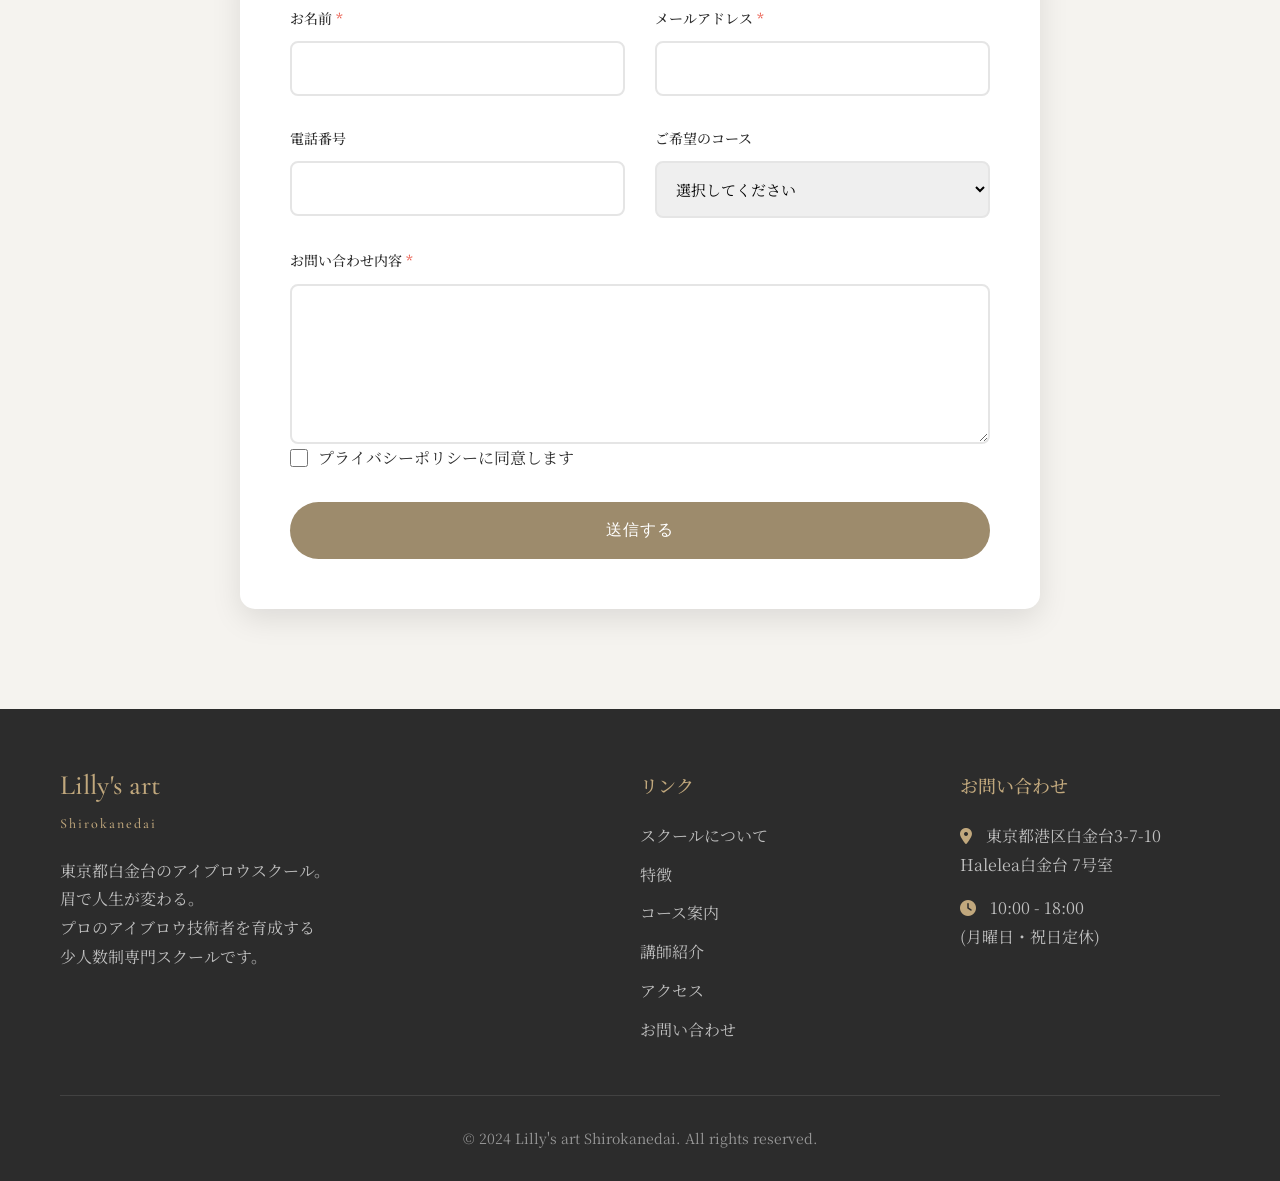
==== commit 86a93628: "Reduce navigation flicker with page transitions and refresh footer tone" ====
--- a/index.html
+++ b/index.html
@@ -25,6 +25,44 @@
     
     <!-- Custom CSS -->
     <link rel="stylesheet" href="css/style.css">
+    <style>
+        body {
+            opacity: 0;
+            transition: opacity 160ms ease;
+        }
+        body.page-ready {
+            opacity: 1;
+        }
+        html.is-page-transitioning body {
+            opacity: 0;
+        }
+    </style>
+    <script>
+        (function () {
+            function markReady() {
+                if (document.body) {
+                    document.body.classList.add('page-ready');
+                }
+            }
+            document.addEventListener('DOMContentLoaded', markReady);
+            window.addEventListener('pageshow', markReady);
+            document.addEventListener('click', function (e) {
+                var a = e.target.closest('a[href]');
+                if (!a) return;
+                var href = a.getAttribute('href');
+                if (!href || href.charAt(0) === '#') return;
+                if (a.target === '_blank' || a.hasAttribute('download')) return;
+                if (/^(mailto:|tel:|javascript:)/i.test(href)) return;
+                var url = new URL(a.href, window.location.href);
+                if (url.origin !== window.location.origin) return;
+                e.preventDefault();
+                document.documentElement.classList.add('is-page-transitioning');
+                setTimeout(function () {
+                    window.location.href = url.href;
+                }, 120);
+            });
+        })();
+    </script>
 </head>
 <body>
     <!-- Header -->
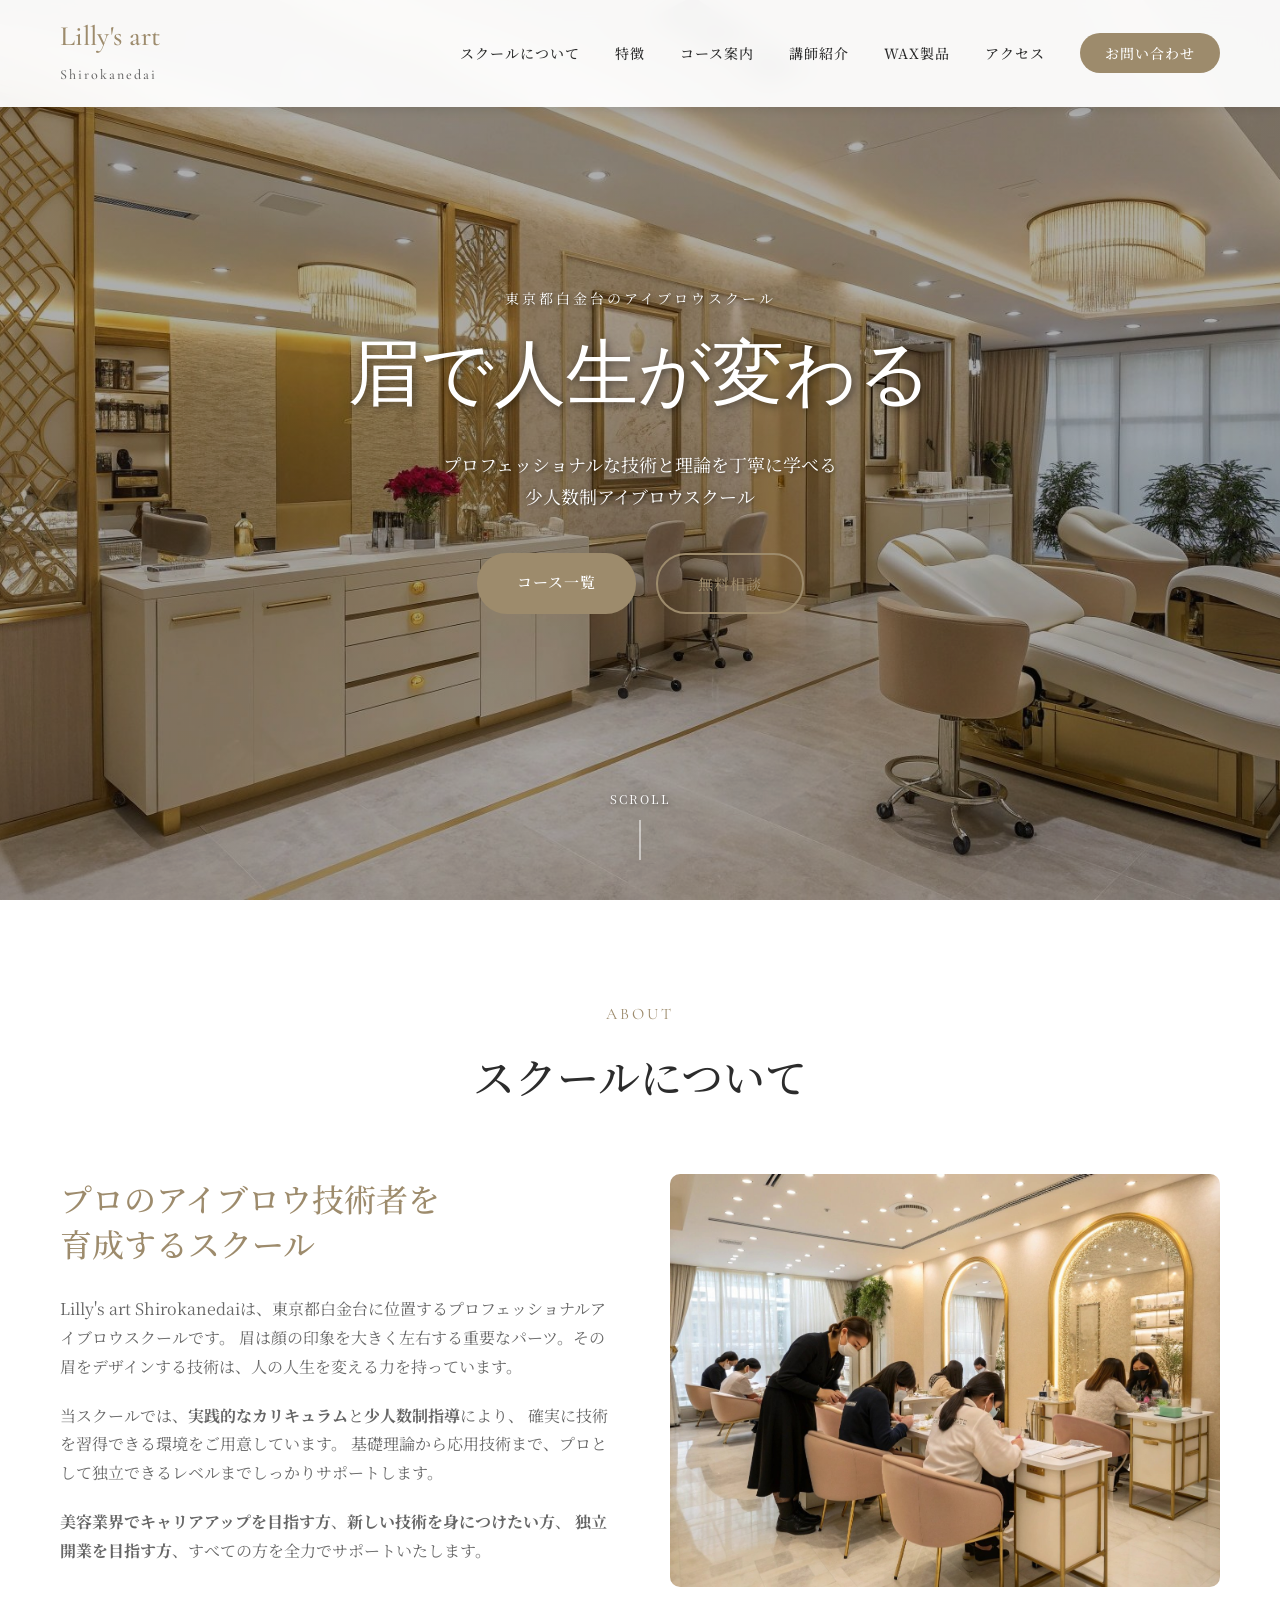
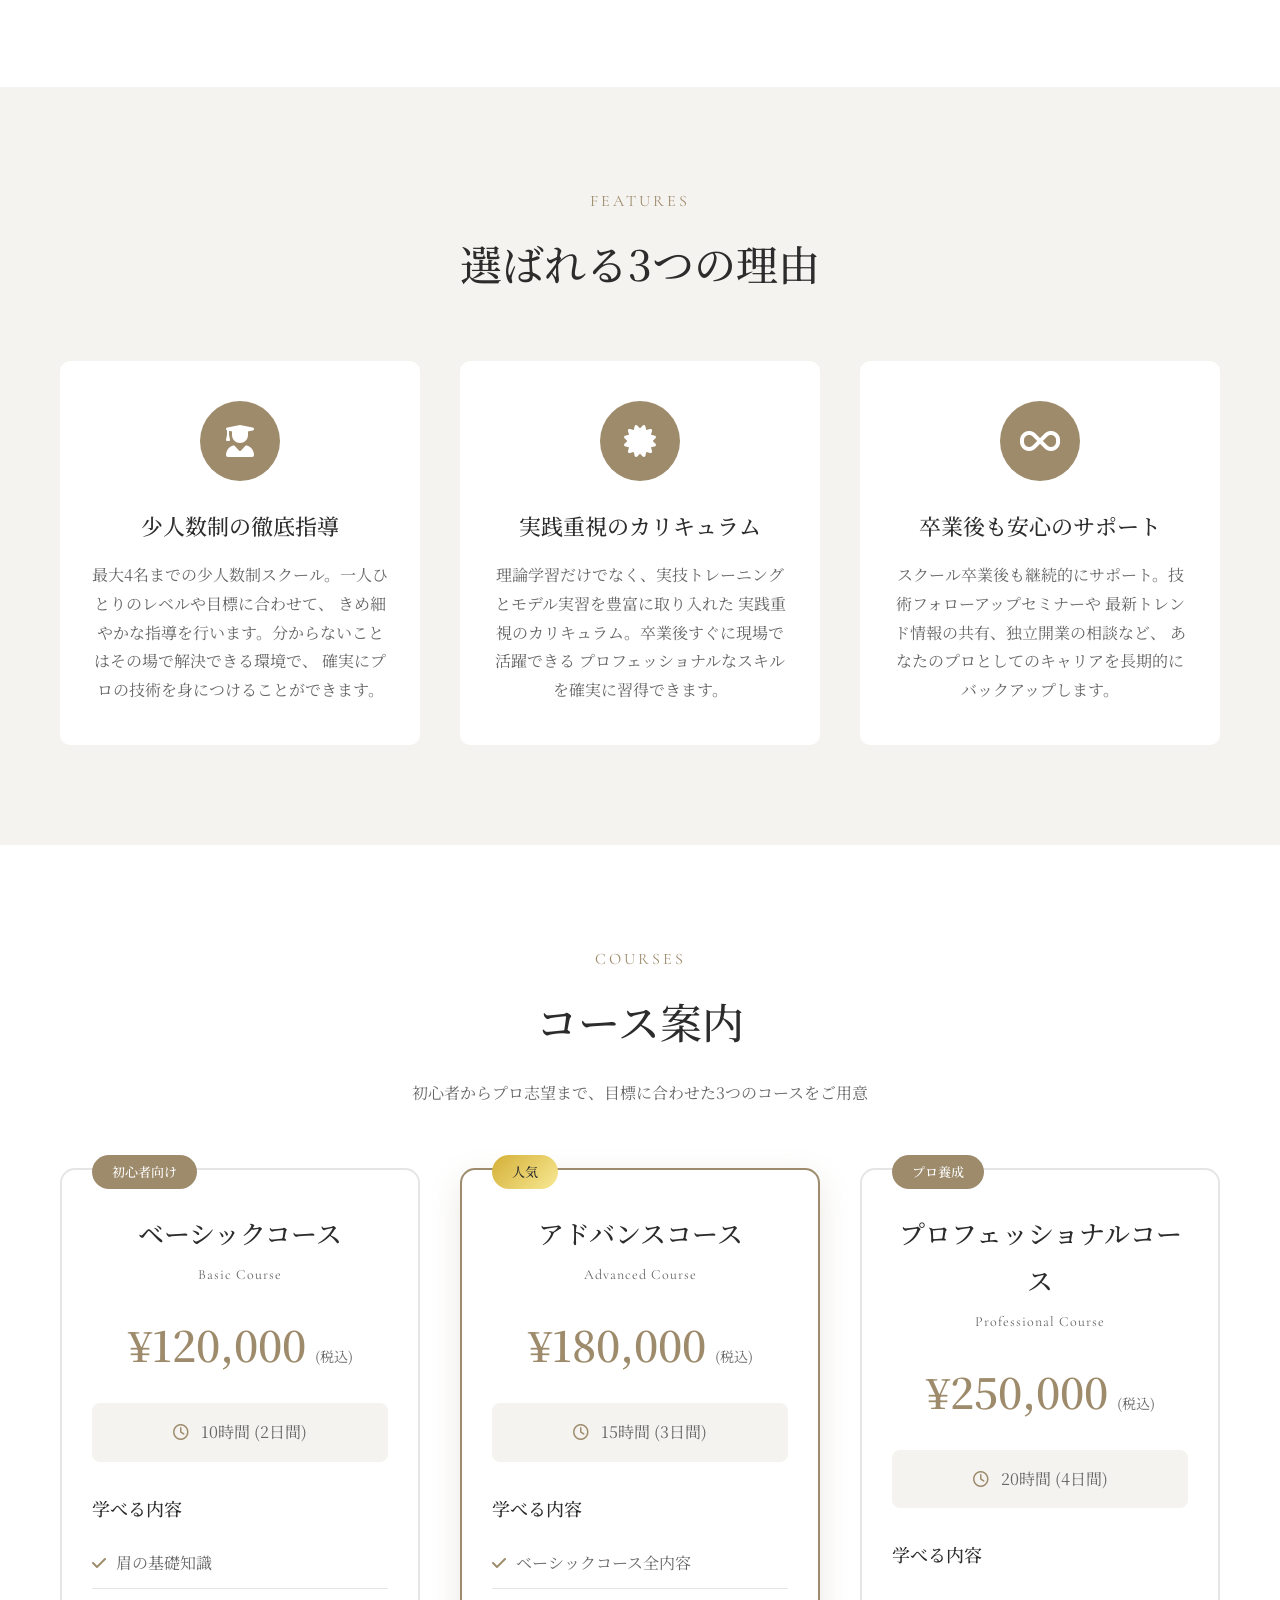
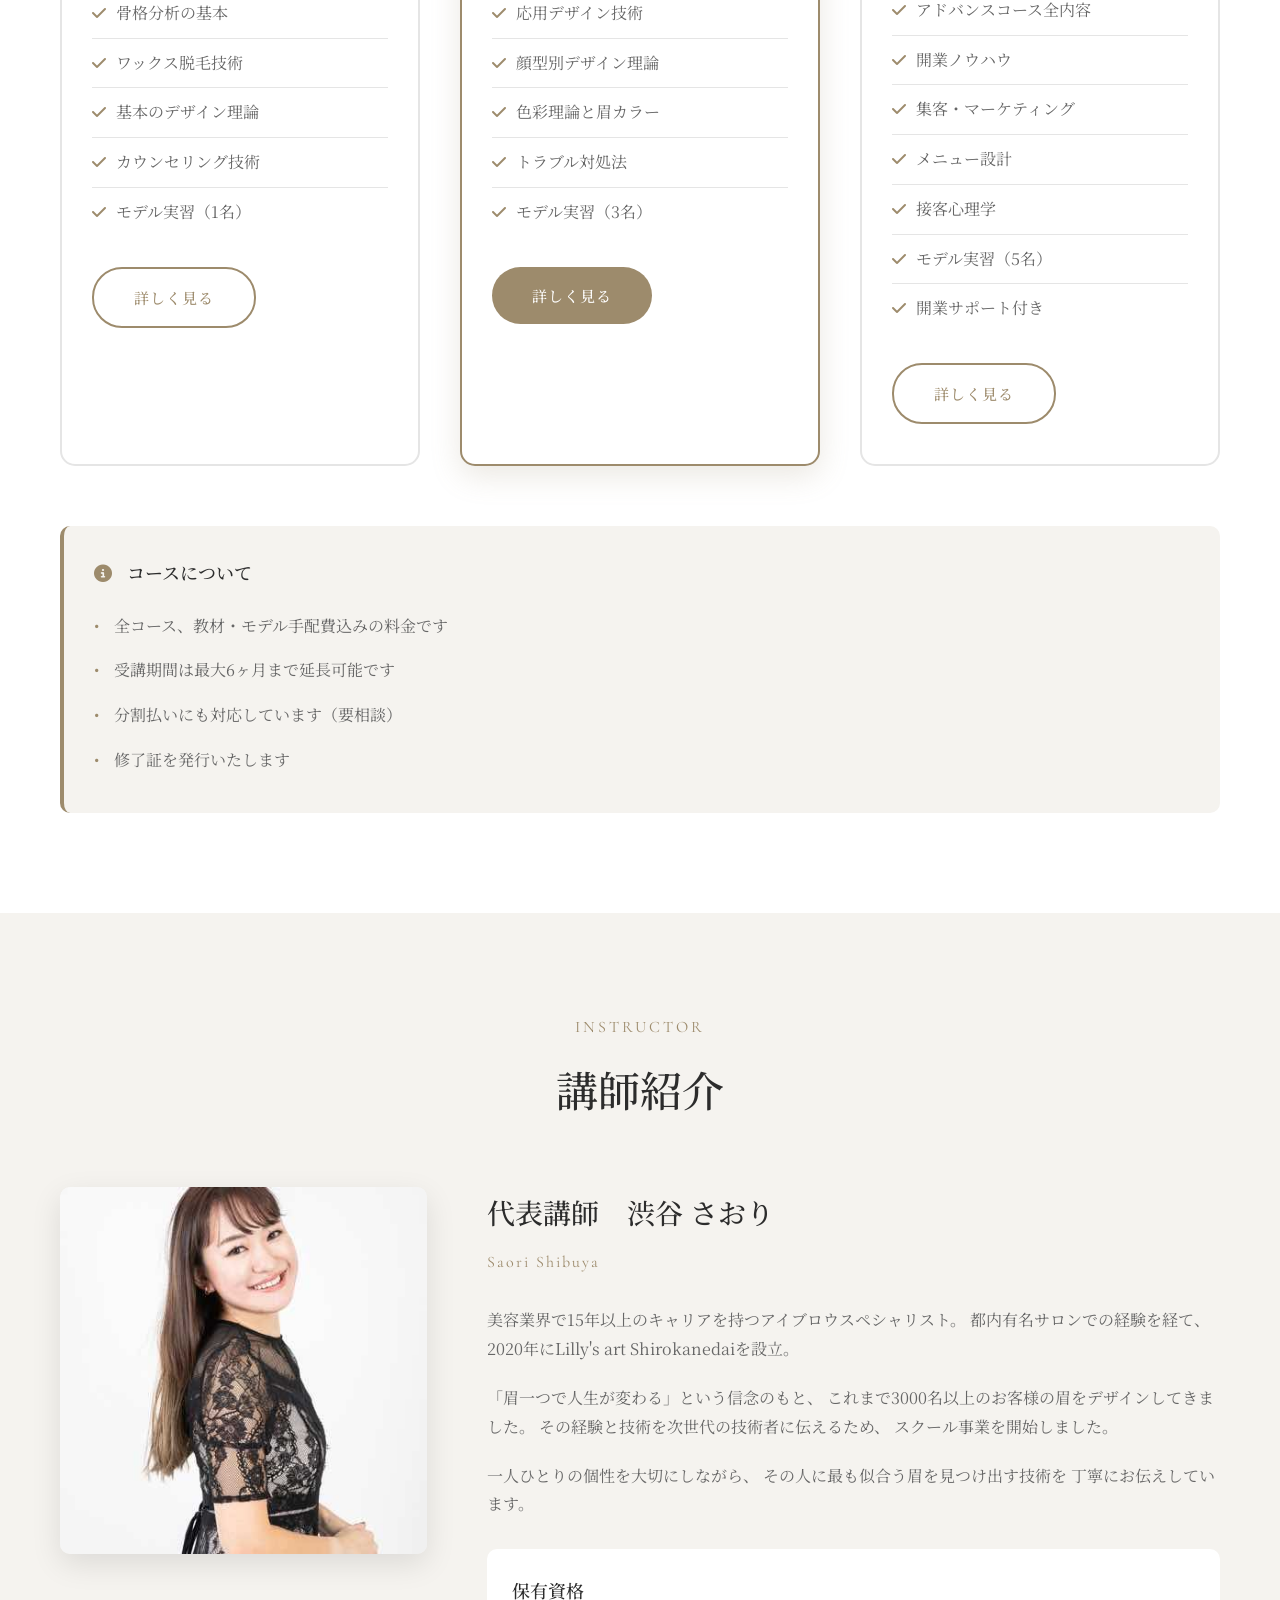
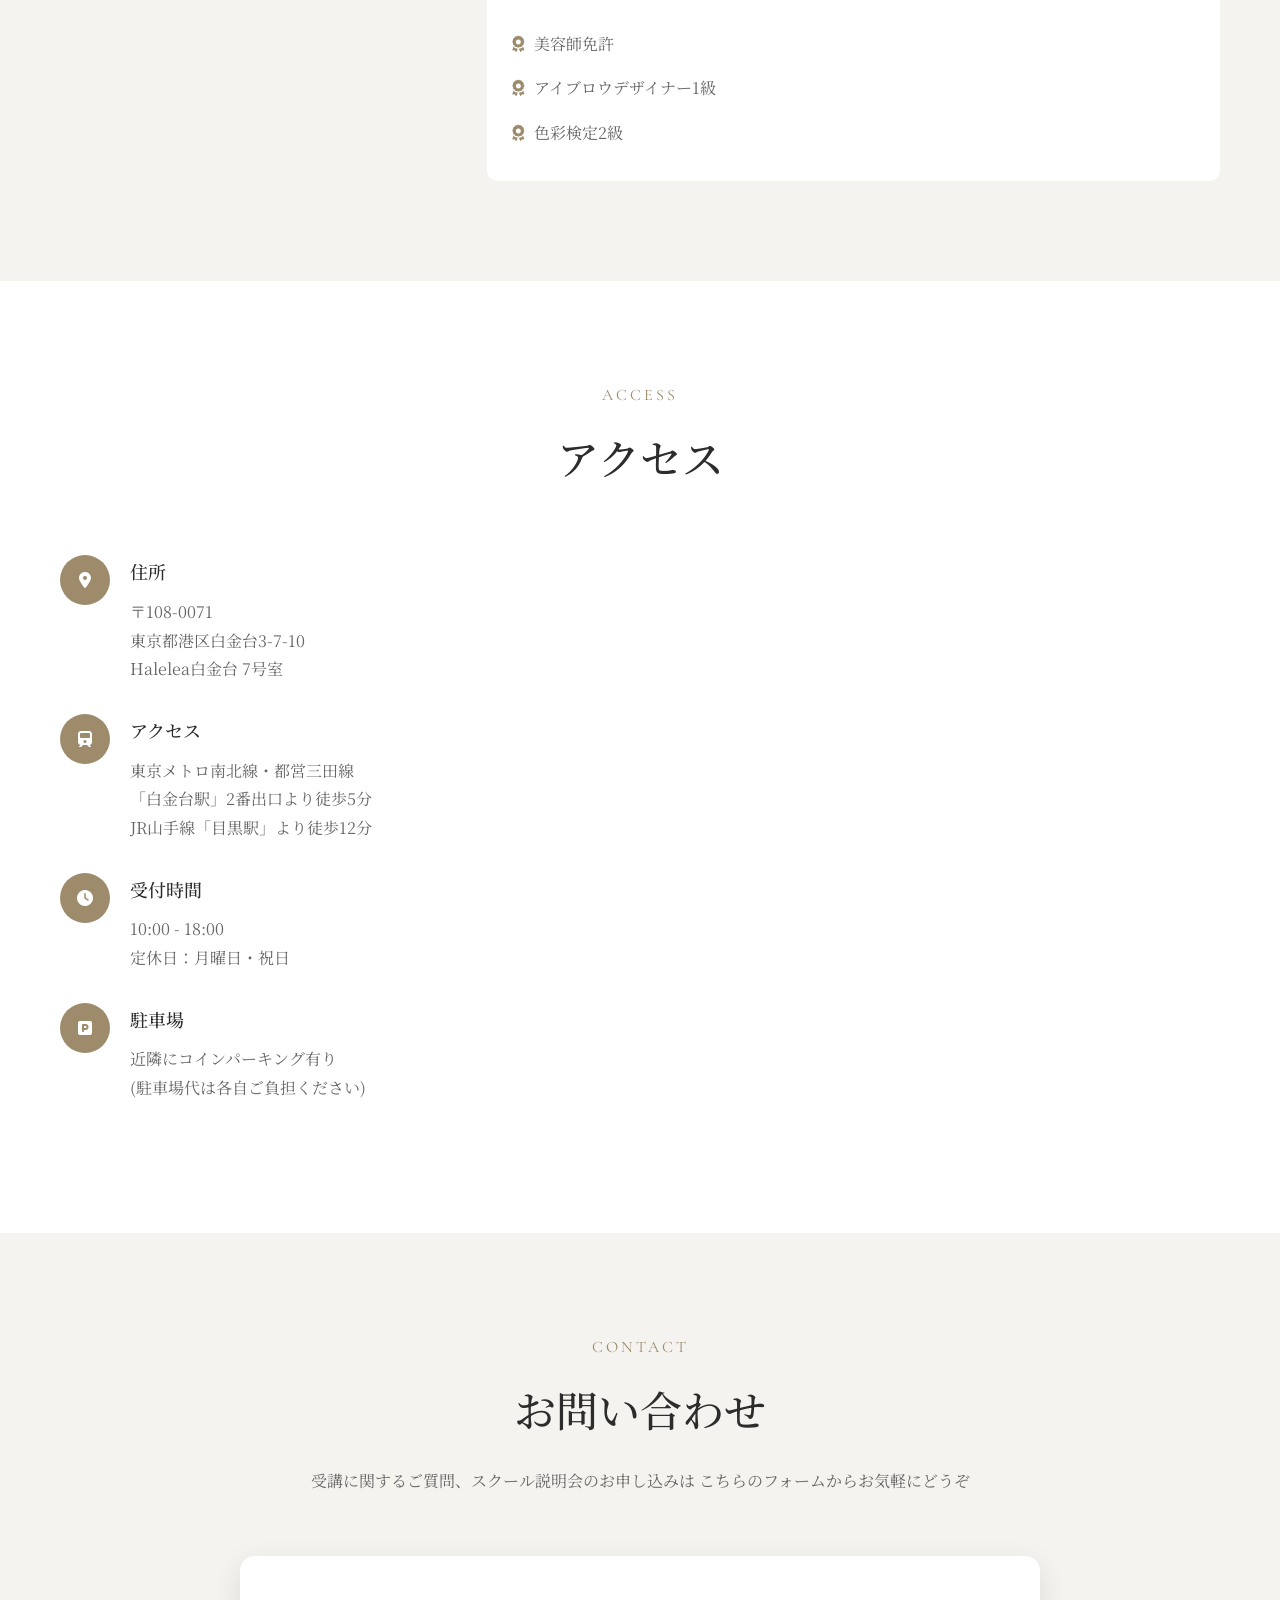
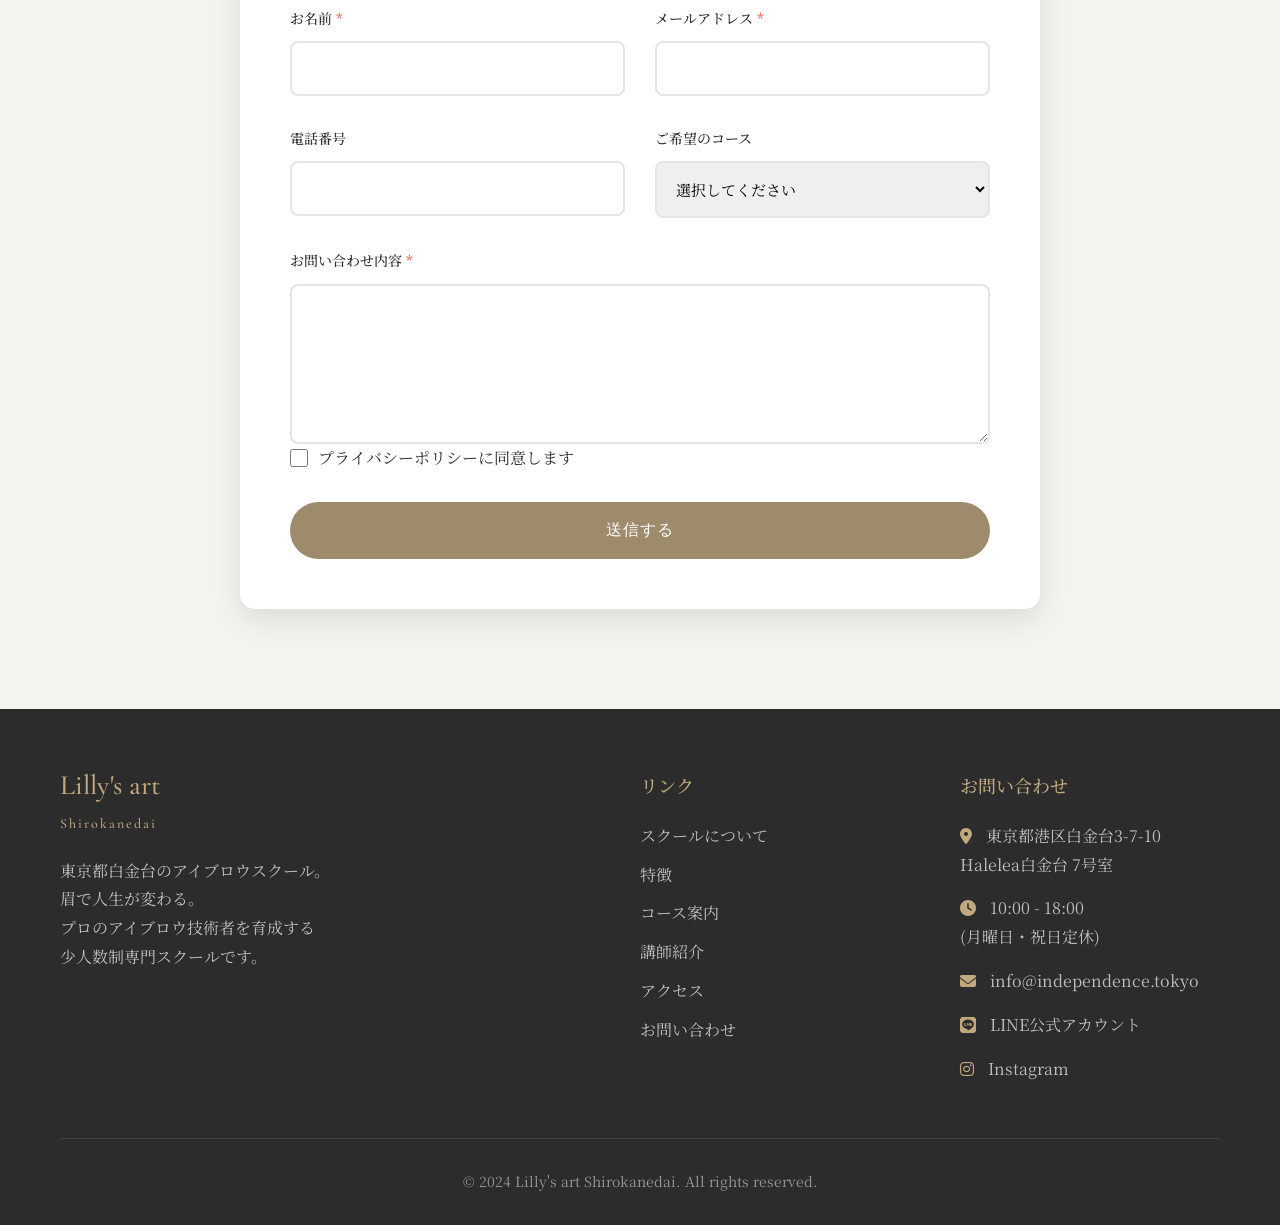
==== commit 9149acb7: "Add LINE, email, and Instagram contact links" ====
--- a/index.html
+++ b/index.html
@@ -4,6 +4,22 @@
     <meta charset="UTF-8">
     <meta name="viewport" content="width=device-width, initial-scale=1.0">
     <meta name="description" content="東京都白金台のアイブロウスクール Lilly's art Shirokanedai。眉で人生が変わる。プロフェッショナルな技術を学べる少人数制スクールです。">
+    <meta property="og:type" content="website">
+    <meta property="og:locale" content="ja_JP">
+    <meta property="og:site_name" content="Lilly's art Shirokanedai">
+    <meta property="og:title" content="Lilly's art Shirokanedai">
+    <meta property="og:description" content="東京都白金台のアイブロウスクール Lilly's art Shirokanedai">
+    <meta property="og:url" content="https://liliiys-art.netlify.app/">
+    <meta property="og:image" content="https://liliiys-art.netlify.app/images/ogp-cover.jpg">
+    <meta property="og:image:secure_url" content="https://liliiys-art.netlify.app/images/ogp-cover.jpg">
+    <meta property="og:image:type" content="image/jpeg">
+    <meta property="og:image:width" content="1200">
+    <meta property="og:image:height" content="630">
+    <meta property="og:image:alt" content="Lilly's art Shirokanedai ロゴ">
+    <meta name="twitter:card" content="summary_large_image">
+    <meta name="twitter:title" content="Lilly's art Shirokanedai">
+    <meta name="twitter:description" content="東京都白金台のアイブロウスクール Lilly's art Shirokanedai">
+    <meta name="twitter:image" content="https://liliiys-art.netlify.app/images/ogp-cover.jpg">
     <title>Lilly's art Shirokanedai | 東京都白金台のアイブロウスクール</title>
     
     <!-- Favicon -->
@@ -25,44 +41,6 @@
     
     <!-- Custom CSS -->
     <link rel="stylesheet" href="css/style.css">
-    <style>
-        body {
-            opacity: 0;
-            transition: opacity 160ms ease;
-        }
-        body.page-ready {
-            opacity: 1;
-        }
-        html.is-page-transitioning body {
-            opacity: 0;
-        }
-    </style>
-    <script>
-        (function () {
-            function markReady() {
-                if (document.body) {
-                    document.body.classList.add('page-ready');
-                }
-            }
-            document.addEventListener('DOMContentLoaded', markReady);
-            window.addEventListener('pageshow', markReady);
-            document.addEventListener('click', function (e) {
-                var a = e.target.closest('a[href]');
-                if (!a) return;
-                var href = a.getAttribute('href');
-                if (!href || href.charAt(0) === '#') return;
-                if (a.target === '_blank' || a.hasAttribute('download')) return;
-                if (/^(mailto:|tel:|javascript:)/i.test(href)) return;
-                var url = new URL(a.href, window.location.href);
-                if (url.origin !== window.location.origin) return;
-                e.preventDefault();
-                document.documentElement.classList.add('is-page-transitioning');
-                setTimeout(function () {
-                    window.location.href = url.href;
-                }, 120);
-            });
-        })();
-    </script>
 </head>
 <body>
     <!-- Header -->
@@ -93,7 +71,7 @@
     </header>
 
     <!-- Hero Section -->
-    <section class="hero" style="background-image: linear-gradient(rgba(0,0,0,0.5), rgba(0,0,0,0.5)), url('images/hero-bg.jpg'); background-size: cover; background-position: center;">
+    <section class="hero" style="background-image: linear-gradient(rgba(0,0,0,0.32), rgba(0,0,0,0.32)), url('images/hero-bg.jpg'); background-size: cover; background-position: center;">
         <div class="hero-overlay"></div>
         <div class="hero-content">
             <div class="hero-text" data-aos="fade-up">
@@ -516,6 +494,18 @@
                         10:00 - 18:00<br>
                         (月曜日・祝日定休)
                     </p>
+                    <p>
+                        <i class="fas fa-envelope"></i>
+                        <a href="mailto:info@independence.tokyo">info@independence.tokyo</a>
+                    </p>
+                    <p>
+                        <i class="fab fa-line"></i>
+                        <a href="https://lin.ee/VQQdYSy" target="_blank" rel="noopener noreferrer">LINE公式アカウント</a>
+                    </p>
+                    <p>
+                        <i class="fab fa-instagram"></i>
+                        <a href="https://www.instagram.com/lilly_s_art_academy?igsh=MTdmNGFqZjZ2emM5&utm_source=qr" target="_blank" rel="noopener noreferrer">Instagram</a>
+                    </p>
                 </div>
             </div>
             <div class="footer-bottom">
--- a/css/style.css
+++ b/css/style.css
@@ -998,7 +998,10 @@
     }
     
     .hero {
-        min-height: 500px;
+        min-height: 100vh;
+        height: auto;
+        align-items: flex-start;
+        padding-top: calc(130px + env(safe-area-inset-top));
     }
     
     .hero-title {
@@ -1041,4 +1044,4 @@
         grid-template-columns: 1fr;
         gap: 40px;
     }
-}+}
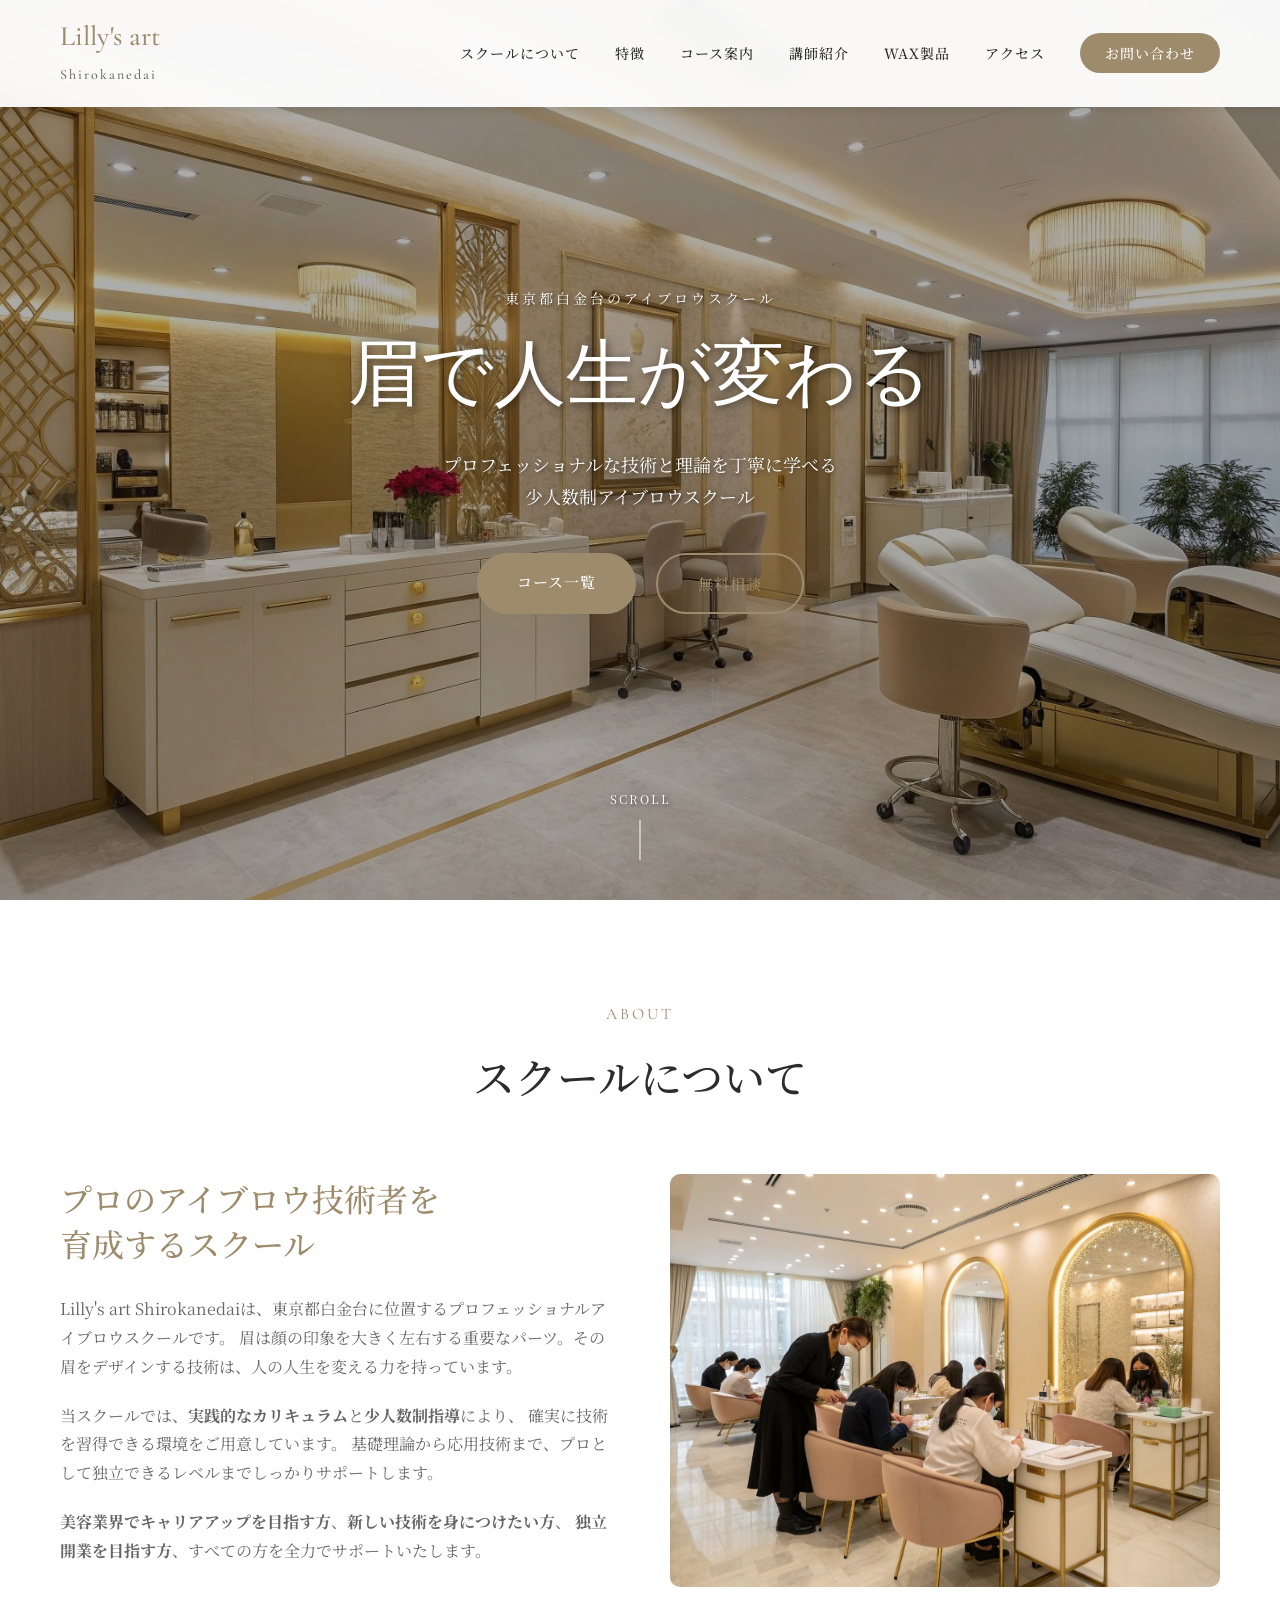
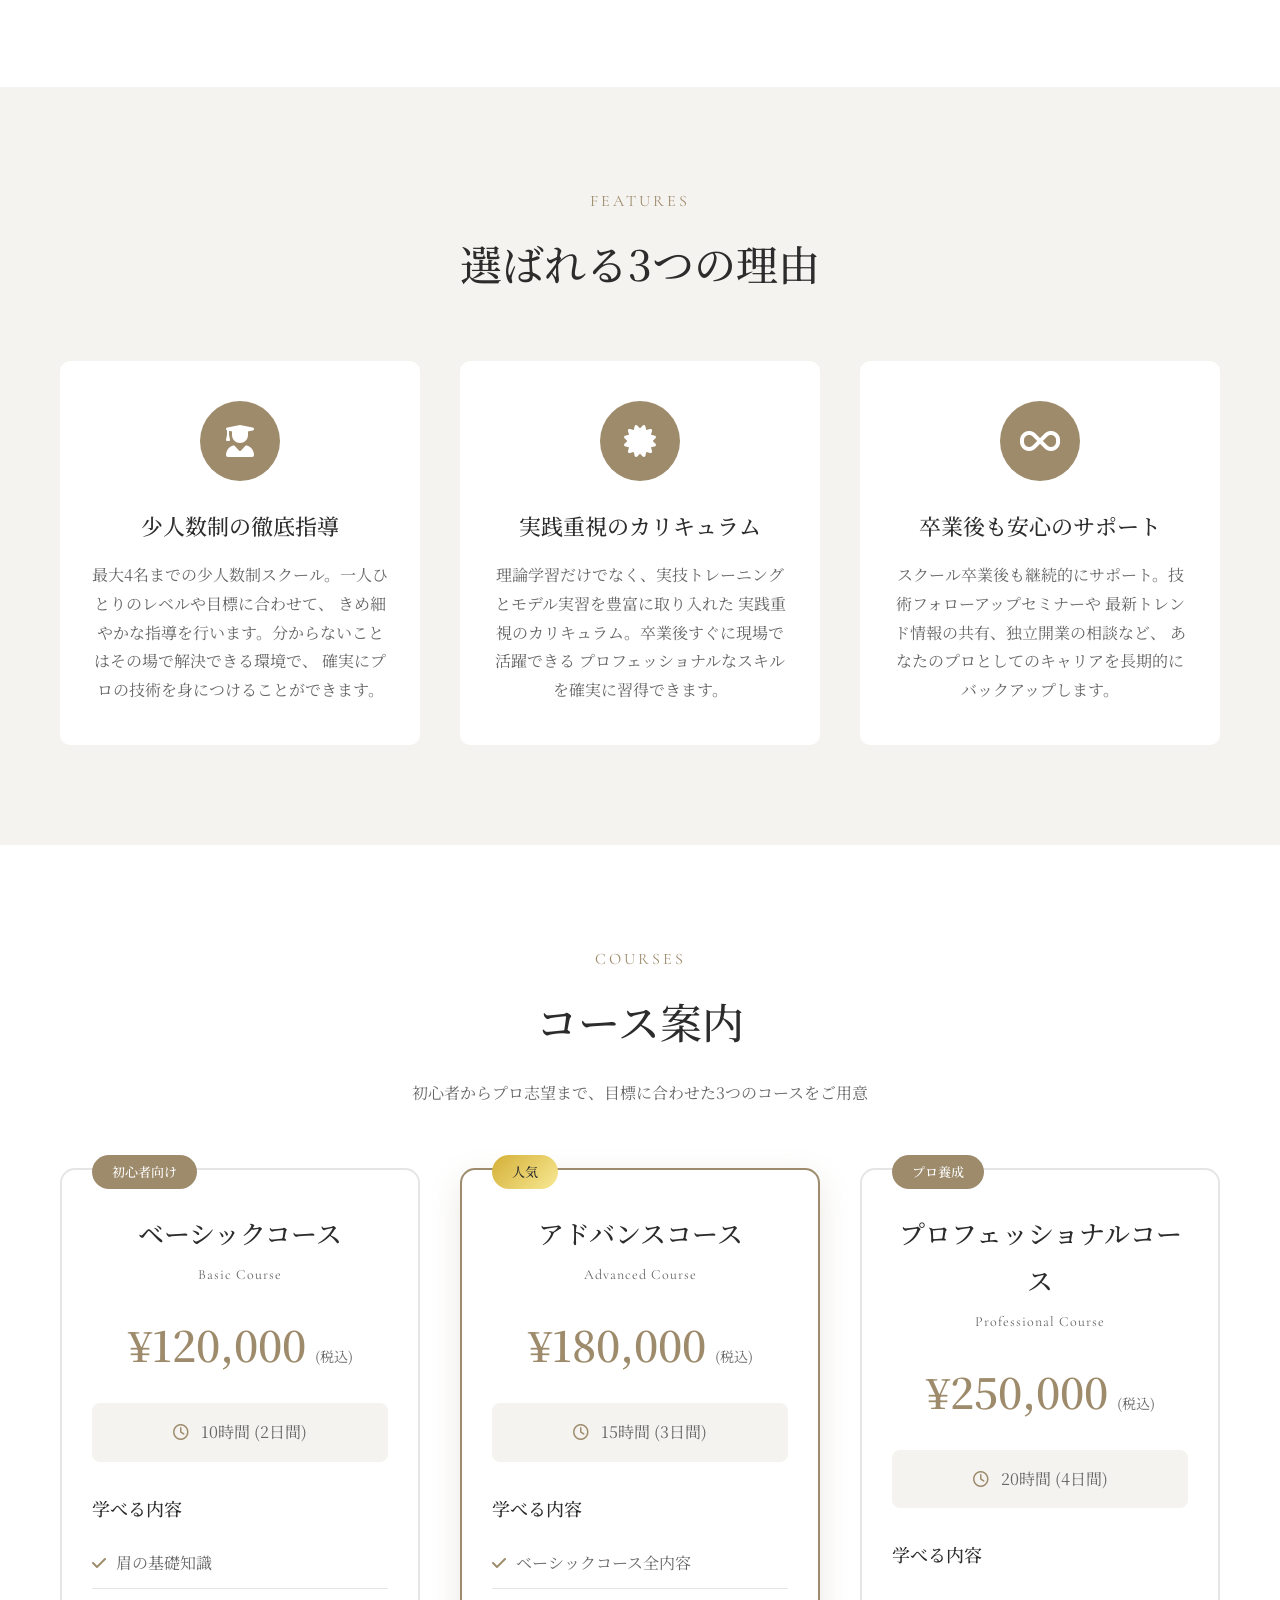
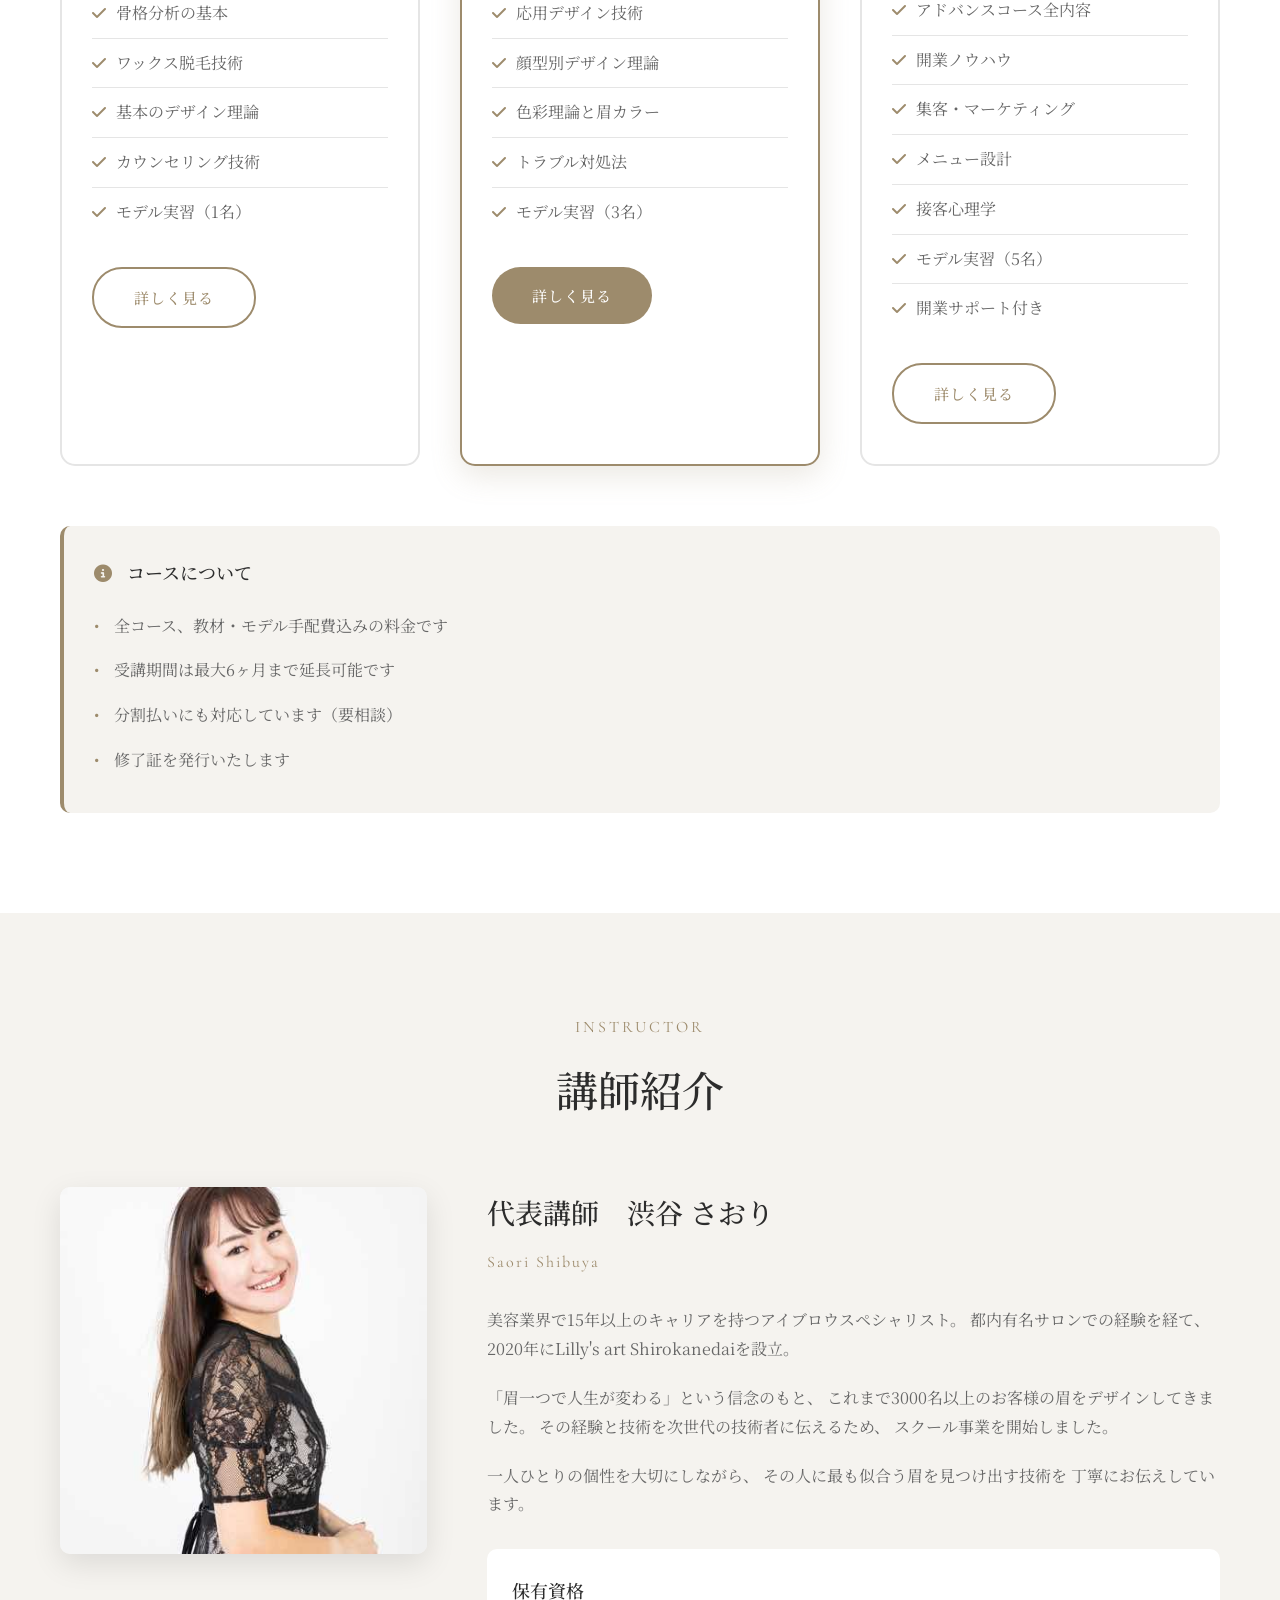
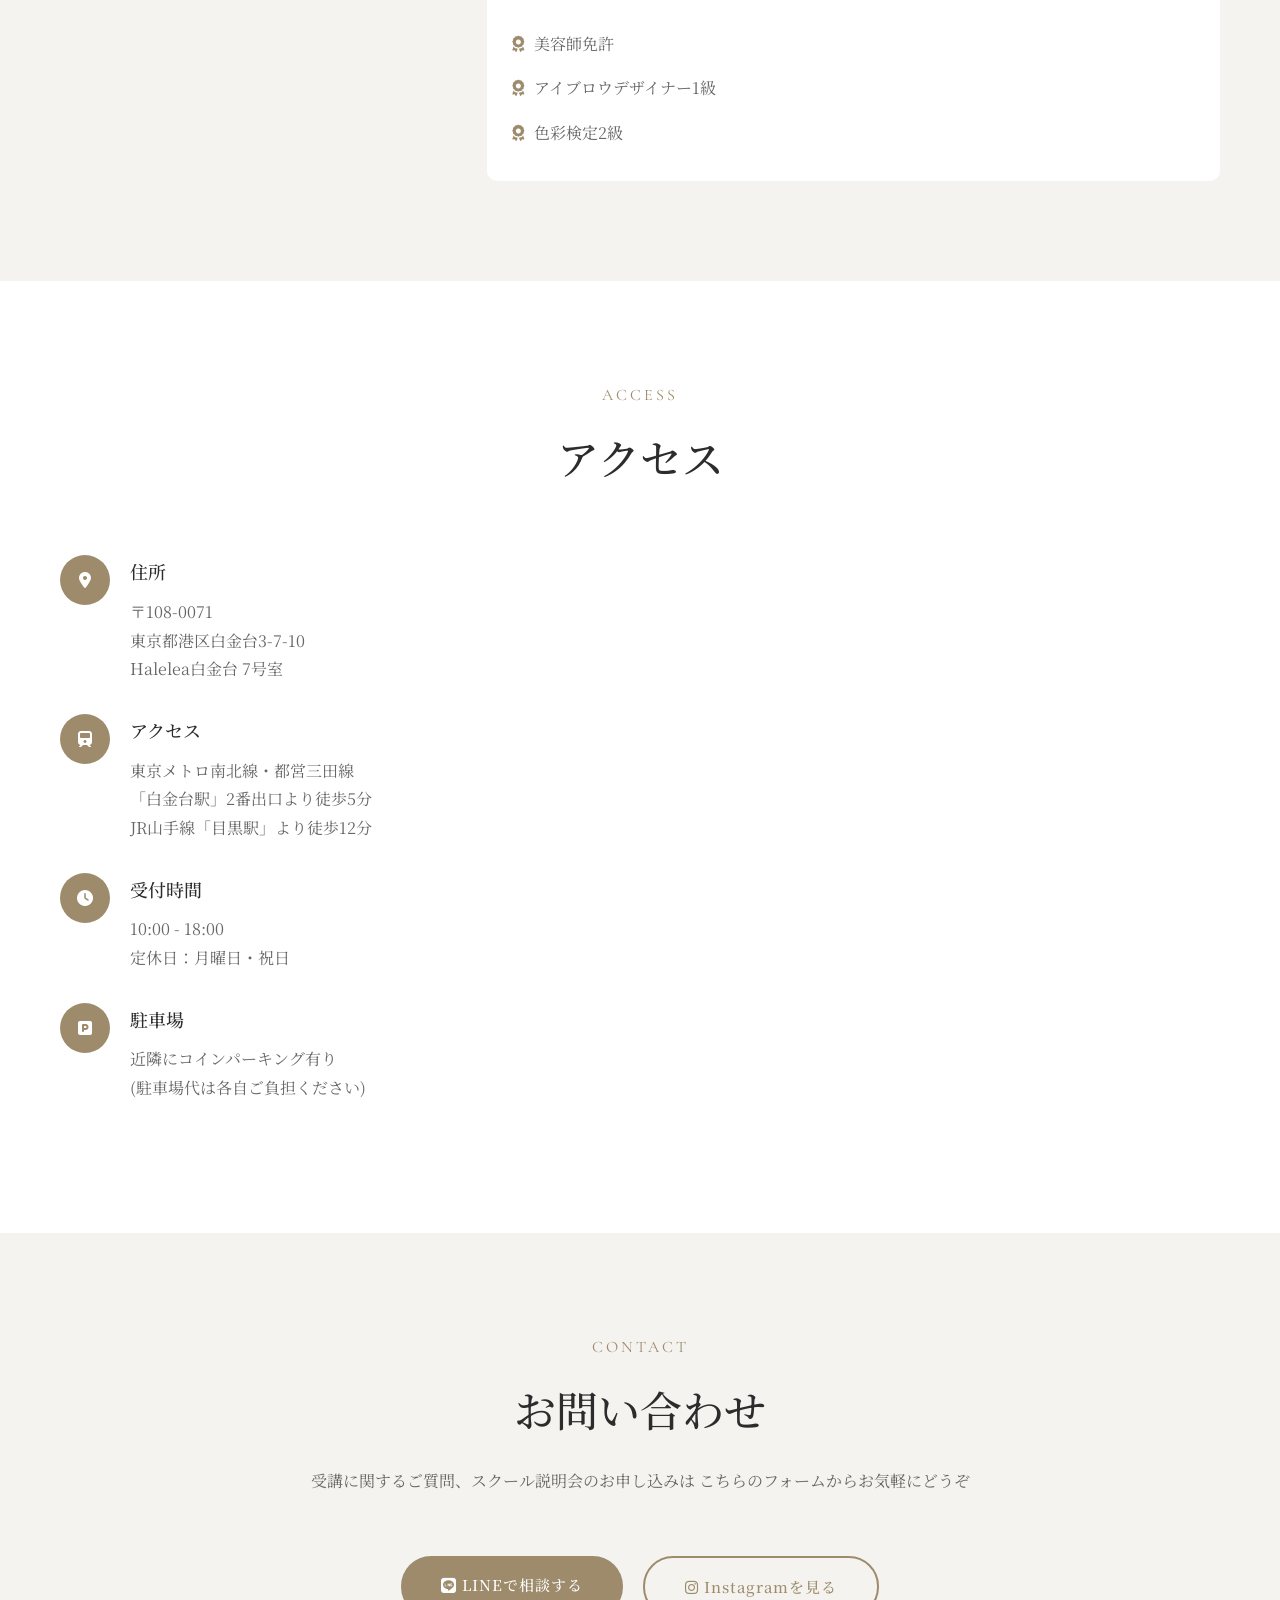
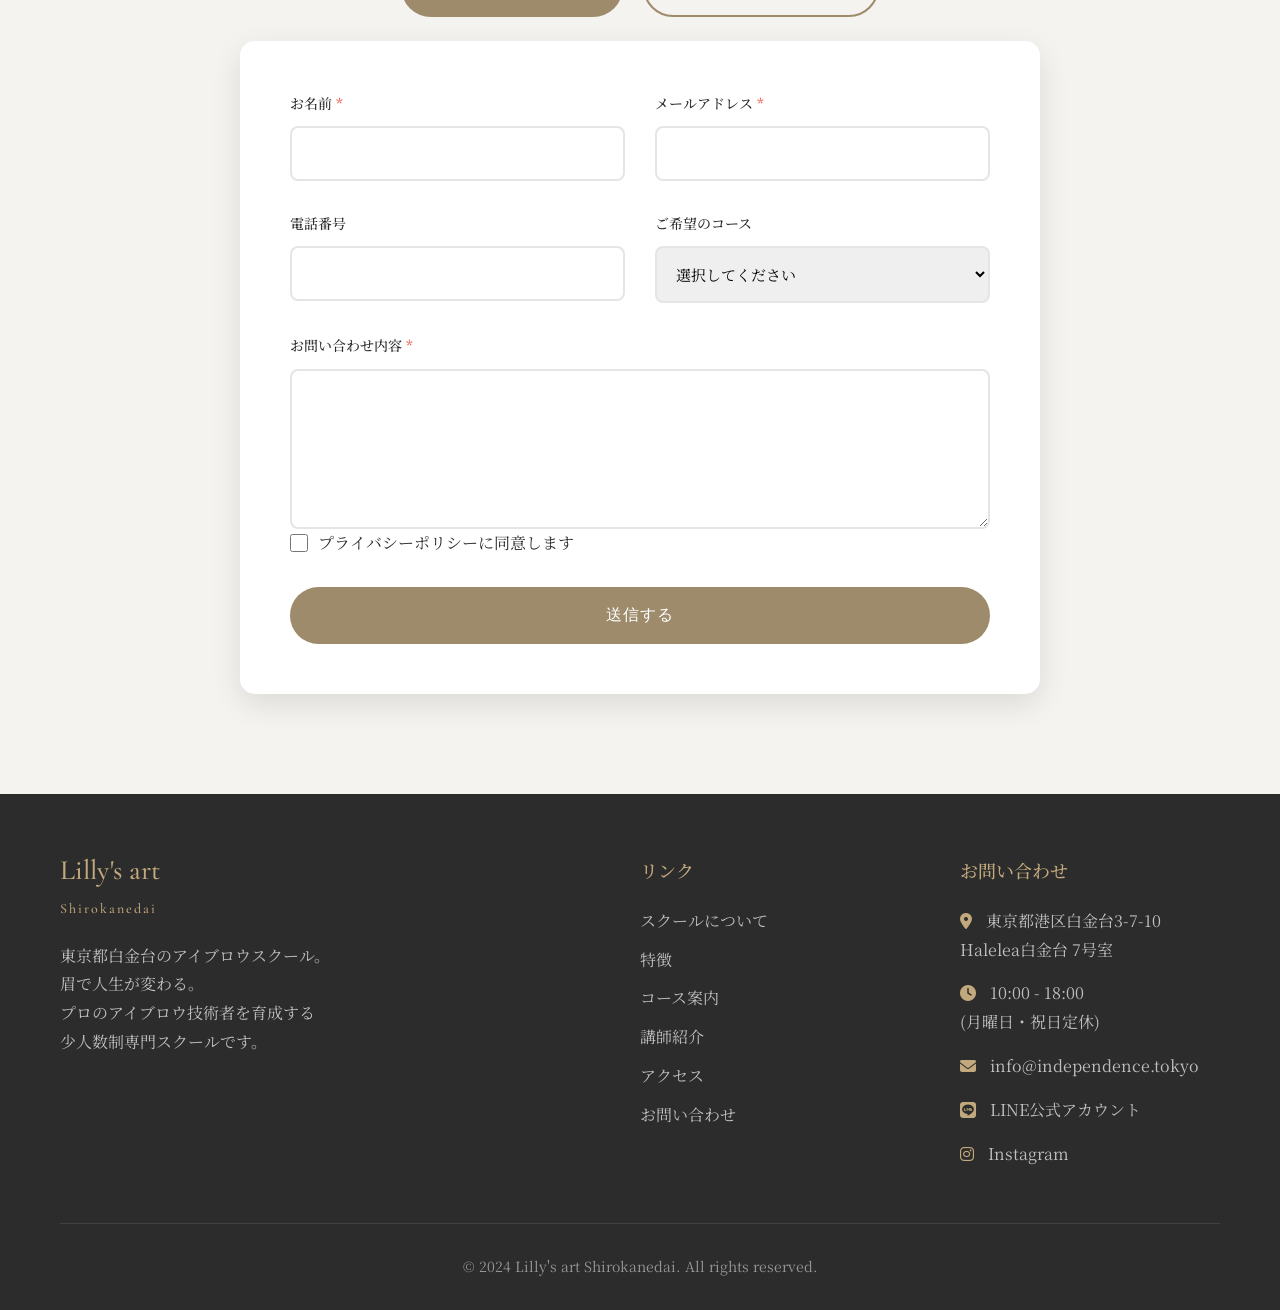
==== commit 16f18909: "Add LINE and Instagram quick links above contact form" ====
--- a/index.html
+++ b/index.html
@@ -412,6 +412,16 @@
                     こちらのフォームからお気軽にどうぞ
                 </p>
             </div>
+            <div class="hero-buttons" data-aos="fade-up" style="justify-content:center; margin: 0 auto 24px; max-width: 800px;">
+                <a href="https://lin.ee/VQQdYSy" class="btn btn-primary" target="_blank" rel="noopener noreferrer">
+                    <i class="fab fa-line"></i>
+                    LINEで相談する
+                </a>
+                <a href="https://www.instagram.com/lilly_s_art_academy?igsh=MTdmNGFqZjZ2emM5&utm_source=qr" class="btn btn-secondary" target="_blank" rel="noopener noreferrer">
+                    <i class="fab fa-instagram"></i>
+                    Instagramを見る
+                </a>
+            </div>
             <div class="contact-content">
                 <form class="contact-form" data-aos="fade-up" id="contactForm">
                     <div class="form-row">
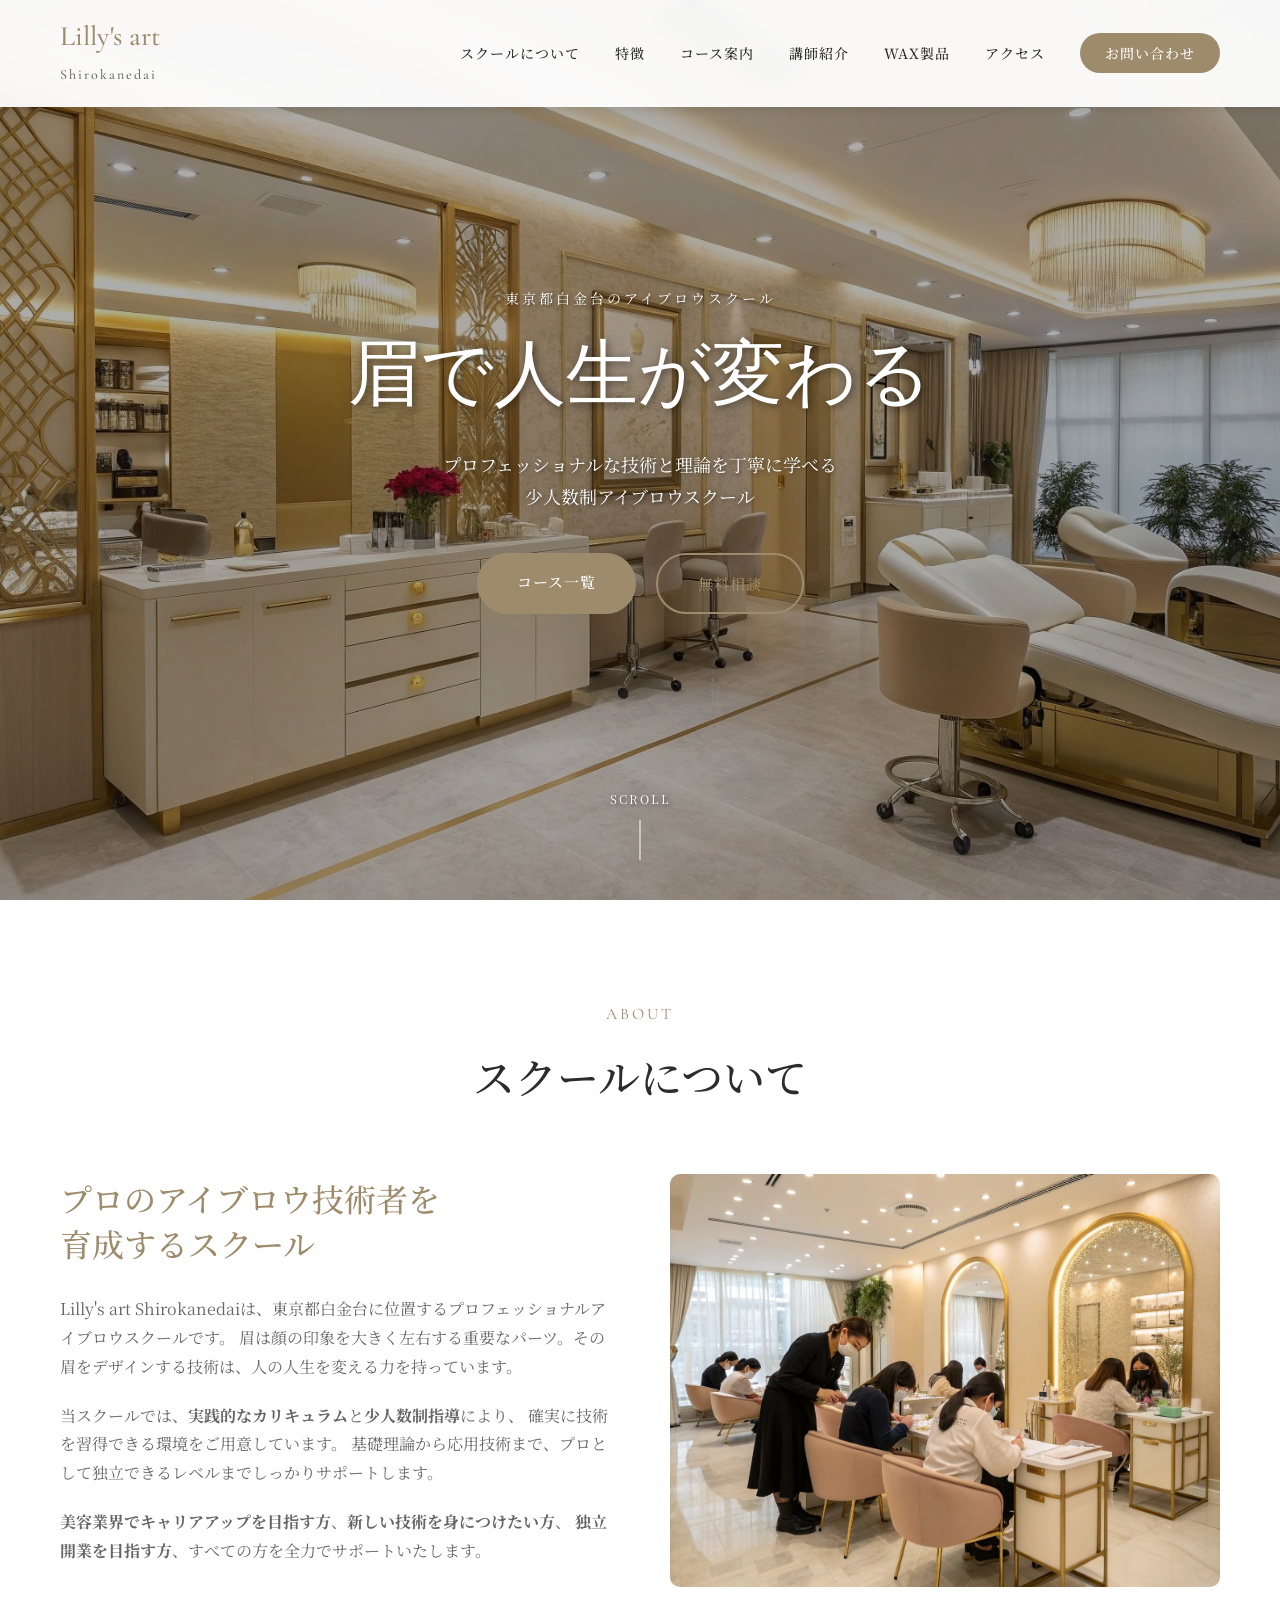
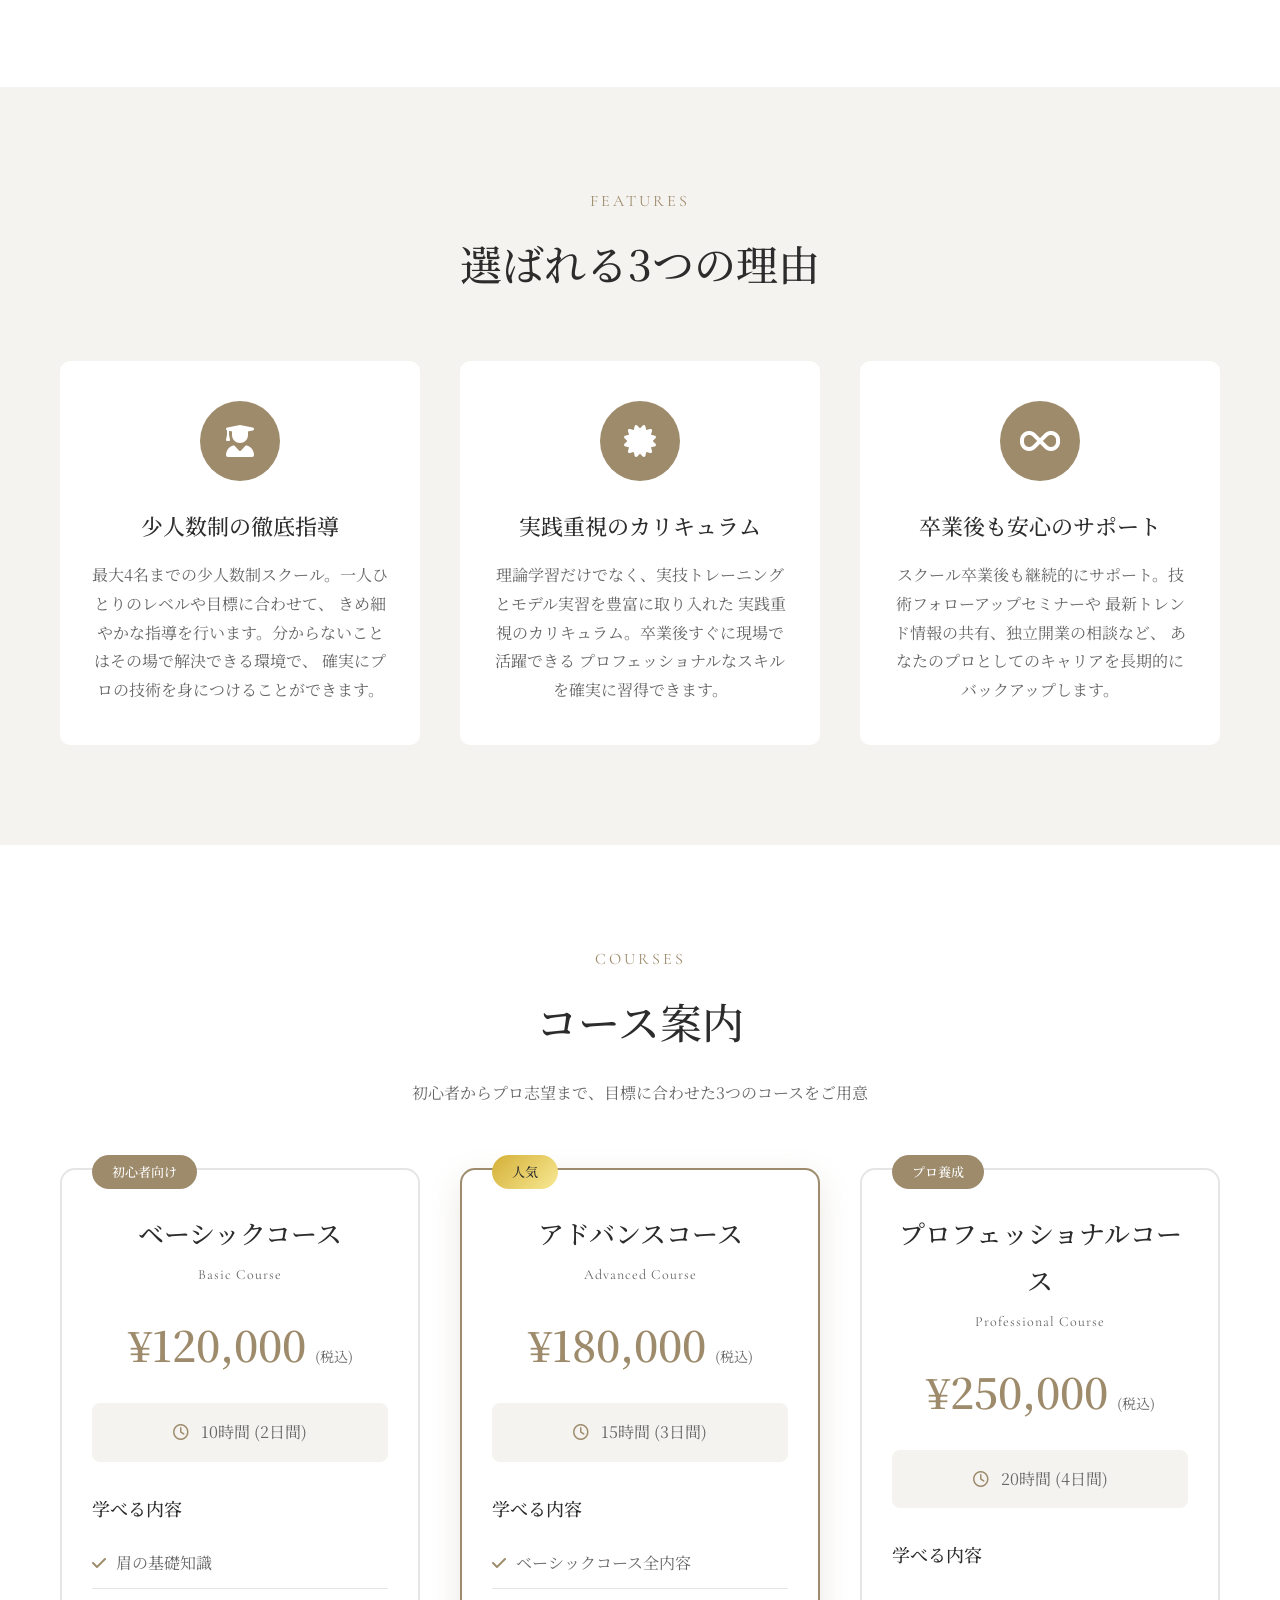
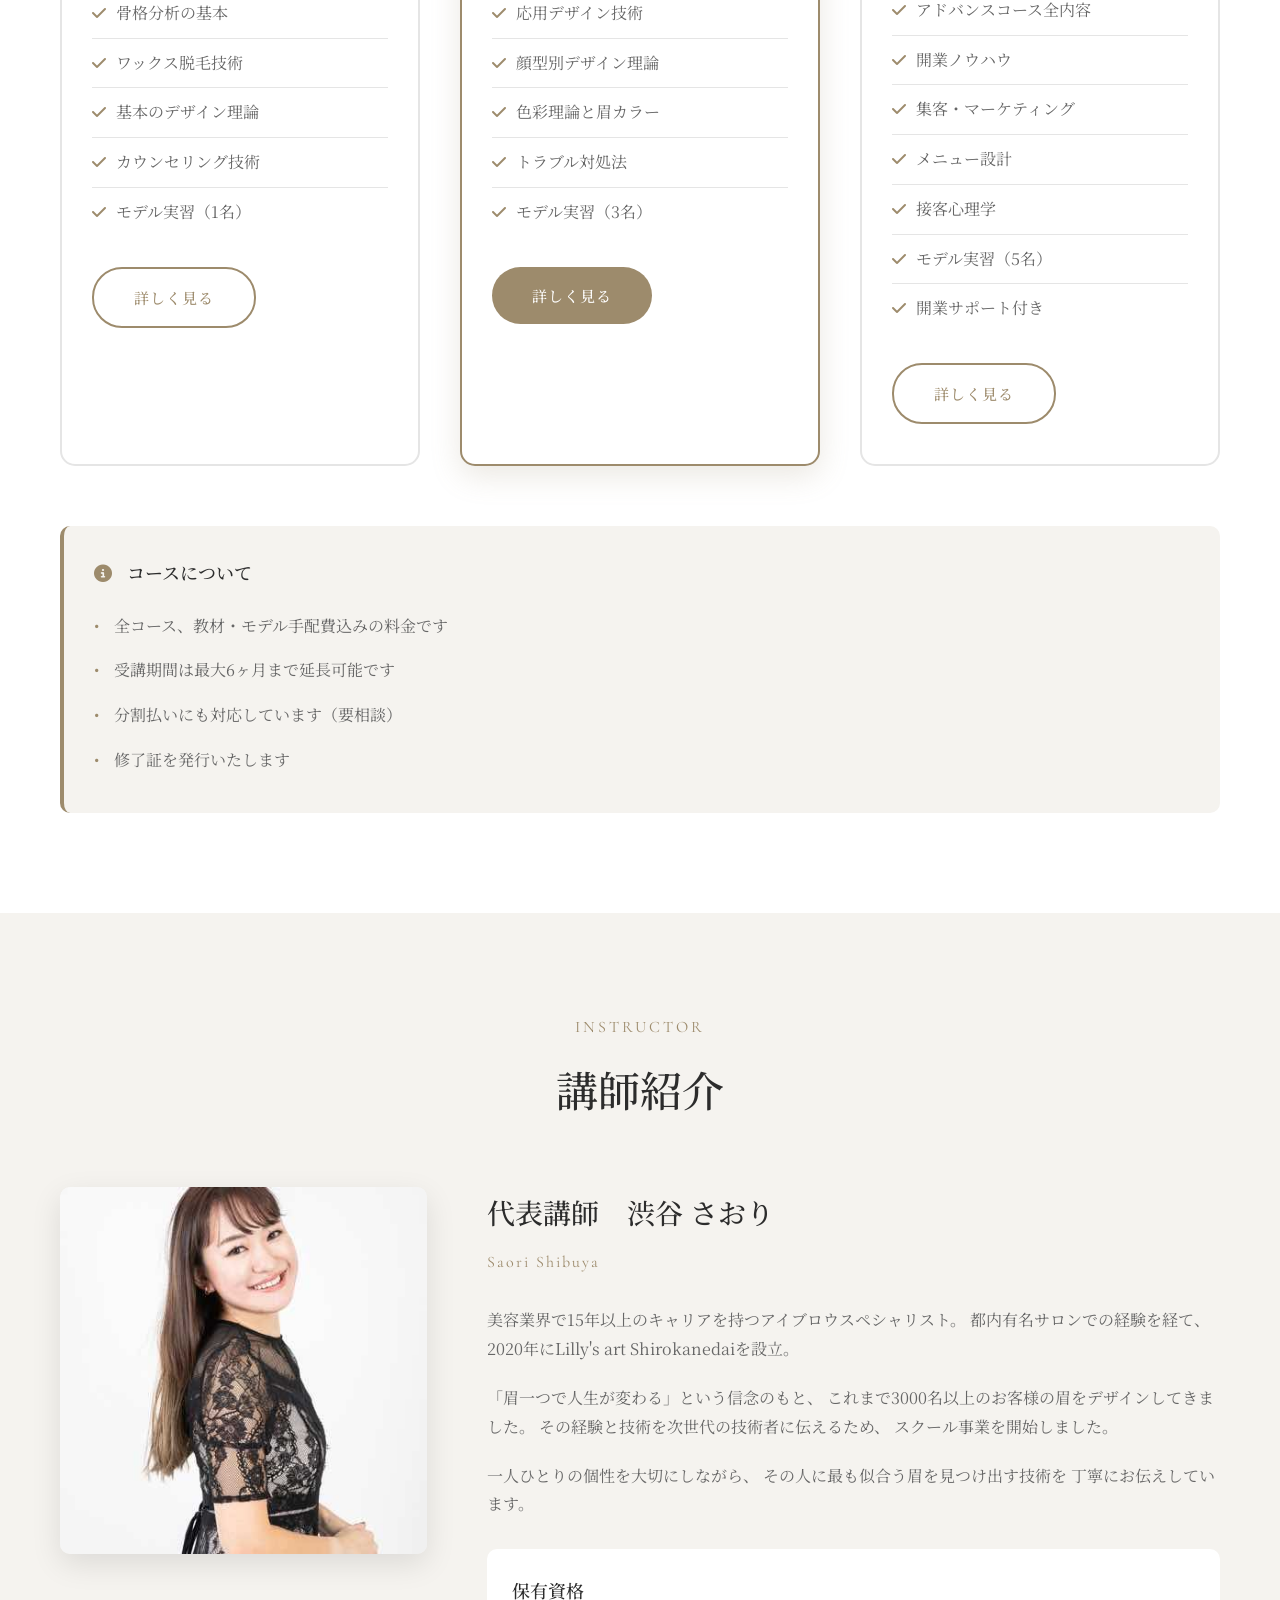
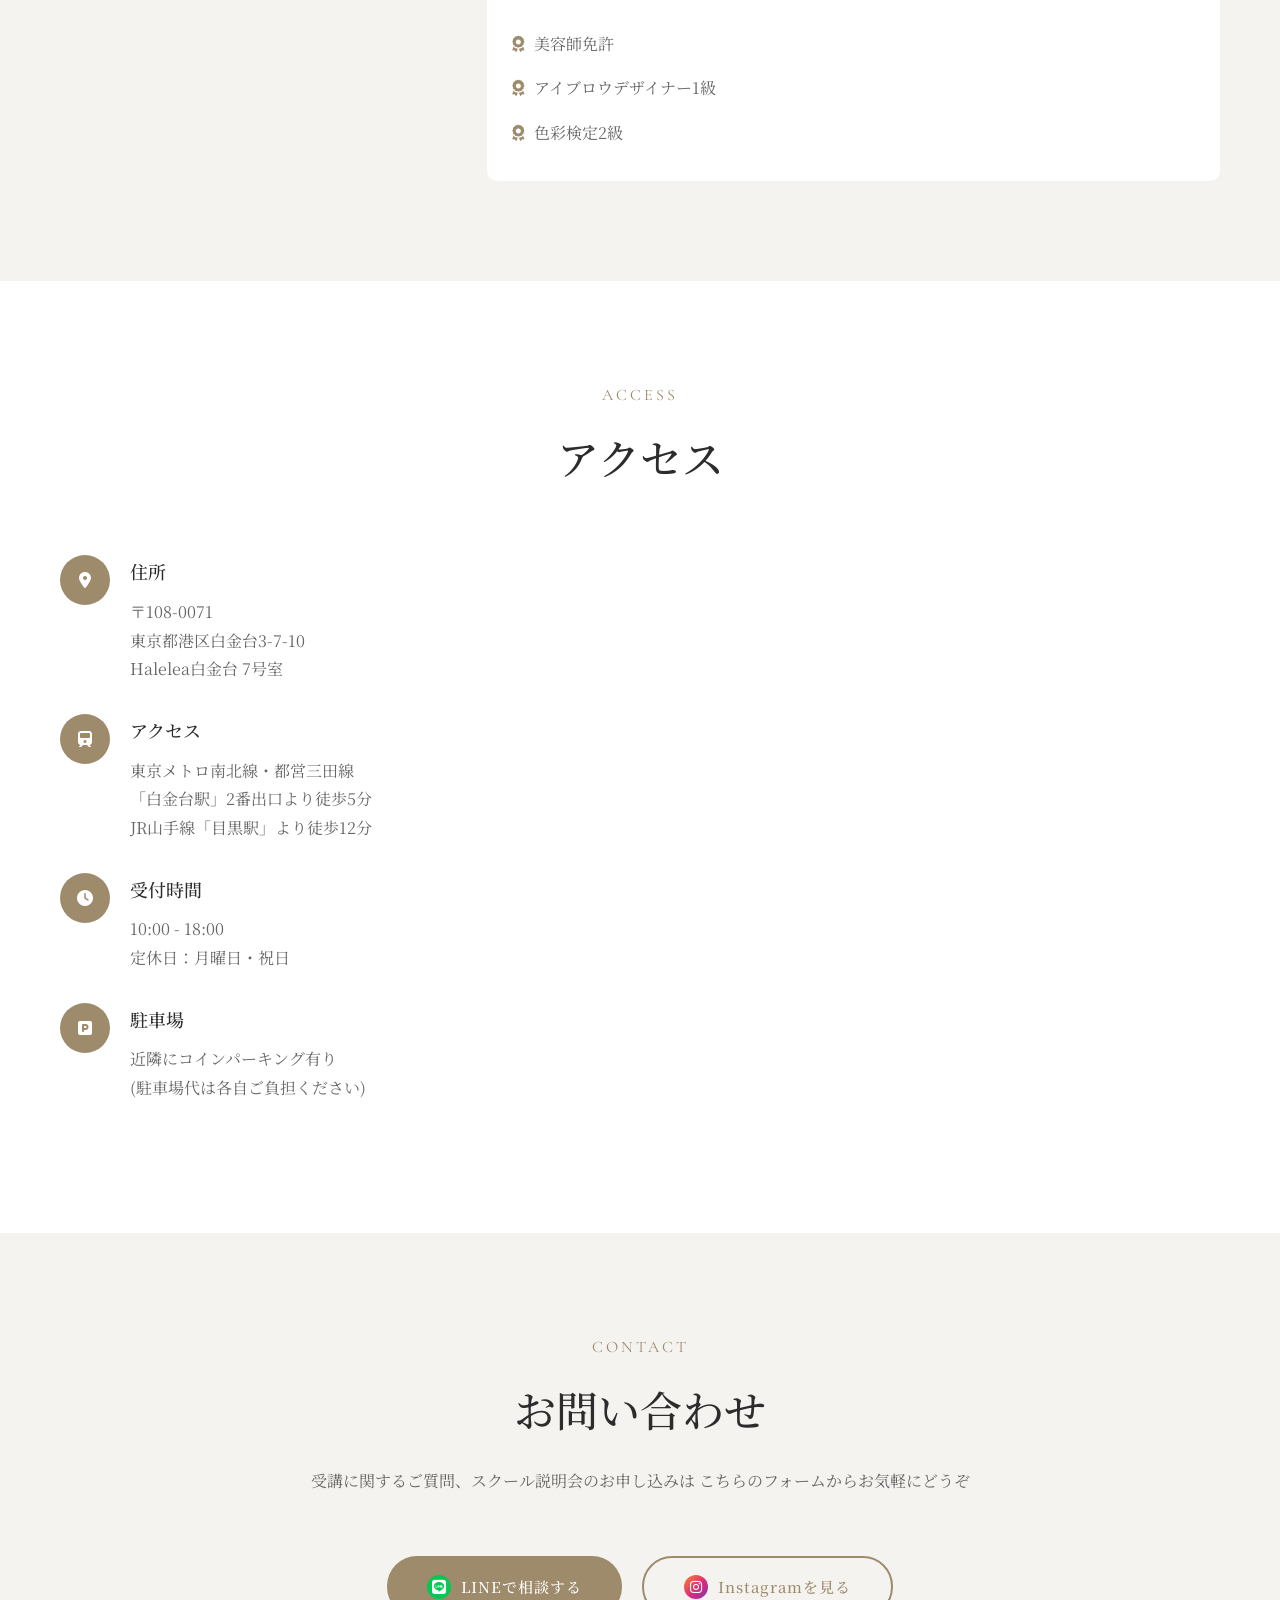
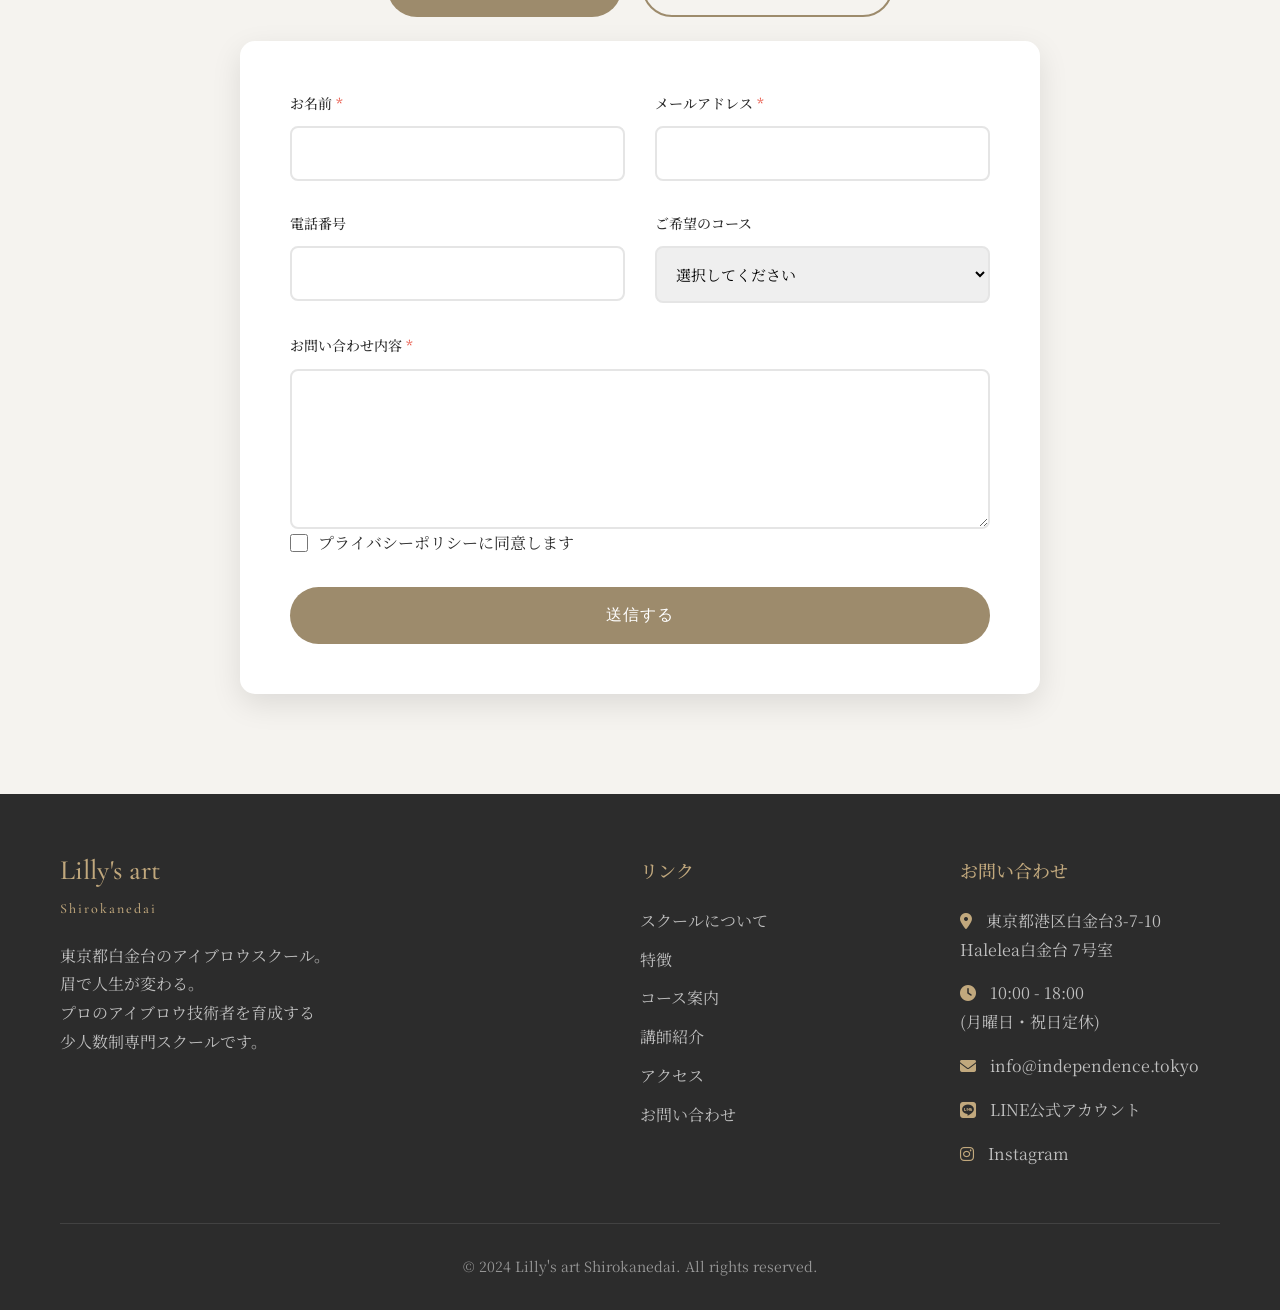
==== commit 4d6ae643: "Improve LINE and Instagram icon visibility in contact quick links" ====
--- a/index.html
+++ b/index.html
@@ -41,6 +41,7 @@
     
     <!-- Custom CSS -->
     <link rel="stylesheet" href="css/style.css">
+    <link rel="stylesheet" href="css/contact-quick-icons.css">
 </head>
 <body>
     <!-- Header -->
--- a/css/contact-quick-icons.css
+++ b/css/contact-quick-icons.css
@@ -0,0 +1,38 @@
+.contact .hero-buttons {
+    justify-content: center;
+    margin: 0 auto 24px;
+    max-width: 800px;
+}
+
+.contact .hero-buttons .btn {
+    display: inline-flex;
+    align-items: center;
+    gap: 10px;
+}
+
+.contact .hero-buttons .btn i {
+    width: 24px;
+    height: 24px;
+    border-radius: 50%;
+    display: inline-flex;
+    align-items: center;
+    justify-content: center;
+    font-size: 14px;
+}
+
+.contact .hero-buttons .btn-primary .fa-line {
+    background: #06C755;
+    color: #ffffff;
+}
+
+.contact .hero-buttons .btn-secondary .fa-instagram {
+    background: linear-gradient(135deg, #f58529 0%, #dd2a7b 55%, #8134af 100%);
+    color: #ffffff;
+}
+
+@media (max-width: 768px) {
+    .contact .hero-buttons {
+        flex-direction: column;
+        align-items: stretch;
+    }
+}
